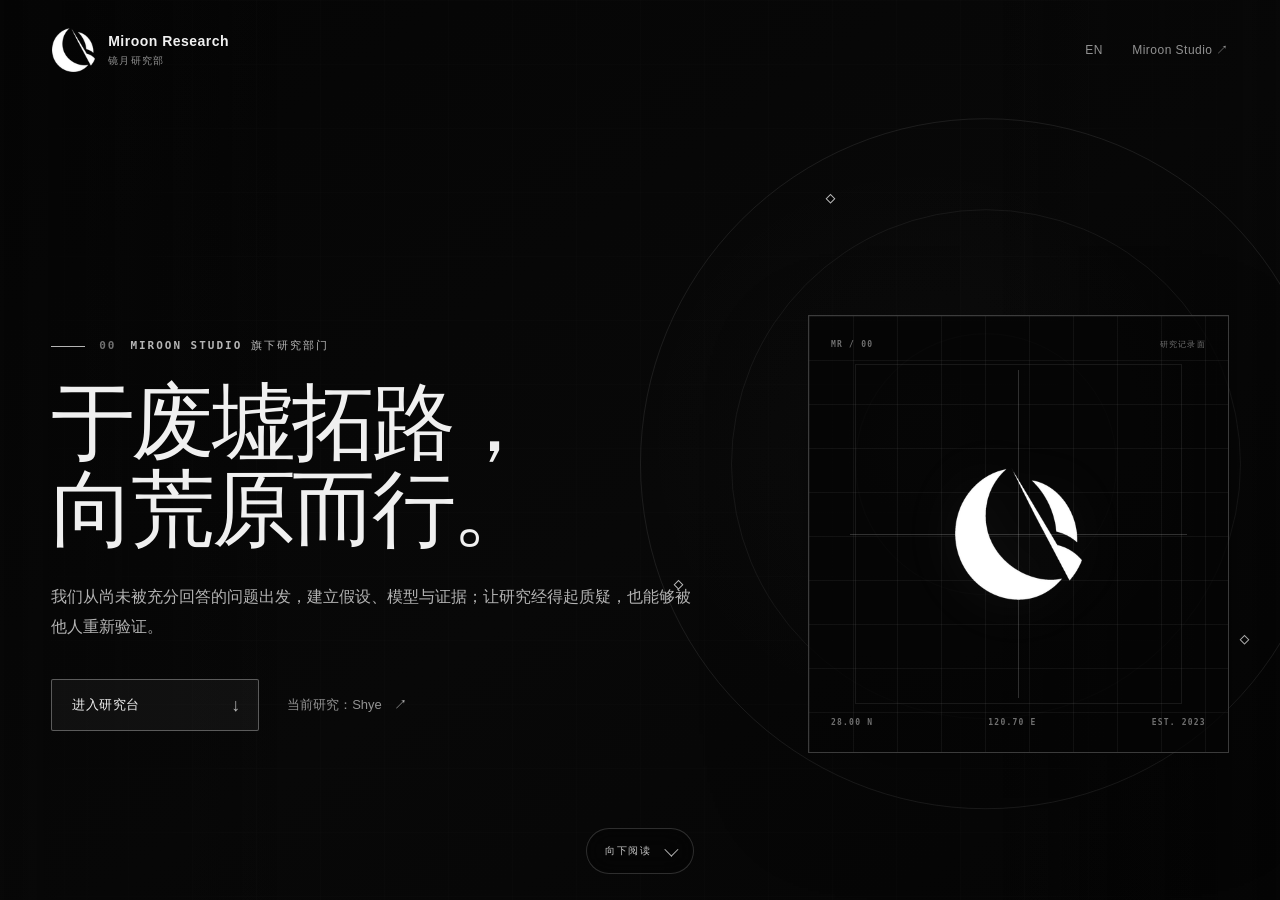
==== index.html @ a8b2f876 "Deploy Research site 2026-07-18 16:36:37" ====
<!DOCTYPE html><html lang="zh-CN"><head><meta charset="UTF-8"><meta name="viewport" content="width=device-width, initial-scale=1"><meta name="theme-color" content="#050505"><meta name="color-scheme" content="dark"><meta name="description" content="镜月工作室旗下的前沿计算机研究部门。于废墟拓路，向荒原而行。"><meta name="robots" content="index, follow"><title>镜月研究部 · Miroon Research</title><link rel="canonical" href="https://www.miroonresearch.cn/"><link rel="alternate" hreflang="zh-CN" href="https://www.miroonresearch.cn/"><link rel="alternate" hreflang="en" href="https://www.miroonresearch.cn/en/"><link rel="alternate" hreflang="x-default" href="https://www.miroonresearch.cn/"><link rel="icon" href="/favicon.ico" sizes="any"><link rel="icon" type="image/png" sizes="32x32" href="/favicon.png"><link rel="icon" type="image/png" sizes="192x192" href="/icon-192.png"><link rel="apple-touch-icon" sizes="180x180" href="/apple-touch-icon.png"><meta property="og:type" content="website"><meta property="og:site_name" content="Miroon Research"><meta property="og:title" content="镜月研究部 · Miroon Research"><meta property="og:description" content="镜月工作室旗下的前沿计算机研究部门。于废墟拓路，向荒原而行。"><meta property="og:url" content="https://www.miroonresearch.cn/"><meta property="og:locale" content="zh_CN"><meta name="twitter:card" content="summary"><script type="application/ld+json">{"@context":"https://schema.org","@type":"ResearchOrganization","name":"Miroon Research","alternateName":"镜月研究部","url":"https://www.miroonresearch.cn/","logo":"https://www.miroonresearch.cn/assets/miroon-research-mark.png","description":"镜月工作室旗下的前沿计算机研究部门。","email":"mailto:shiye@miroonresearch.cn","founder":{"@type":"Person","name":"时叶"},"parentOrganization":{"@type":"Organization","name":"Miroon Studio","url":"https://www.miroonstudio.cn/"}}</script><link rel="stylesheet" href="/_astro/BaseLayout.BNiiyThx.css"></head><body data-cover-state="cover" data-page-kind="home" data-locale="zh"><a class="skip-link" href="#reading-start" data-enter-reading>跳至正文</a><section class="cover-scene" data-cover-scene aria-labelledby="cover-title"><div class="cover-grid" aria-hidden="true"></div><div class="cover-orbit" aria-hidden="true"><i></i><i></i><i></i></div><header class="cover-header"><a class="wordmark" href="/" aria-label="镜月研究部首页"><img src="/assets/miroon-research-logo-192.png" srcset="/assets/miroon-research-logo-64.png 64w, /assets/miroon-research-logo-192.png 192w, /assets/miroon-research-logo-352.png 352w" sizes="(max-width: 680px) 38px, 44px" alt width="44" height="44" decoding="async"><span><strong>Miroon Research</strong><small>镜月研究部</small></span></a><nav class="cover-nav" aria-label="封面导航"><a href="/en/" lang="en">EN</a><a href="https://www.miroonstudio.cn/" rel="external">Miroon Studio ↗</a></nav></header><div class="cover-content"><div class="cover-copy"><p class="eyebrow"><span>00</span>Miroon Studio 旗下研究部门</p><h1 id="cover-title" tabindex="-1"><span>于废墟拓路，</span><span>向荒原而行。</span></h1><p class="cover-lede">我们从尚未被充分回答的问题出发，建立假设、模型与证据；让研究经得起质疑，也能够被他人重新验证。</p><div class="cover-actions"><button class="primary-action" type="button" data-enter-reading><span>进入研究台</span><b aria-hidden="true">↓</b></button><a class="text-action" href="/shye/">当前研究：Shye<span>↗</span></a></div></div><aside class="cover-instrument" aria-label="研究标识"><div class="instrument-meta"><span>MR / 00</span><span>研究记录面</span></div><div class="instrument-mark"><img src="/assets/miroon-research-logo-192.png" srcset="/assets/miroon-research-logo-64.png 64w, /assets/miroon-research-logo-192.png 192w, /assets/miroon-research-logo-352.png 352w" sizes="176px" alt="Miroon Research" width="176" height="181" decoding="async"><span class="axis axis-x"></span><span class="axis axis-y"></span></div><div class="instrument-footer"><span>28.00 N</span><span>120.70 E</span><span>EST. 2023</span></div></aside></div><button class="scroll-cue" type="button" data-enter-reading aria-label="进入正文"><span>向下阅读</span><i aria-hidden="true"></i></button></section><main class="reading-scene" data-reading-scene id="reading-start"><header class="reading-header"><div class="reading-header__inner"><a class="reading-brand" href="/"><img src="/assets/miroon-research-logo-192.png" srcset="/assets/miroon-research-logo-64.png 64w, /assets/miroon-research-logo-192.png 192w, /assets/miroon-research-logo-352.png 352w" sizes="(max-width: 680px) 30px, 32px" alt width="32" height="32" decoding="async"><span><strong>Miroon Research</strong><small>镜月研究部</small></span></a><nav class="reading-nav" aria-label="正文导航"><a href="/en/" lang="en">EN</a><a href="https://www.miroonstudio.cn/" rel="external">Studio ↗</a></nav></div></header><div class="reading-container"><aside class="section-directory" aria-label="研究台目录" data-directory><p>研究台目录</p><nav><a href="#identity" data-section-link="identity" aria-current="location"><span>01</span><strong>部门身份</strong></a><a href="#scope" data-section-link="scope"><span>02</span><strong>研究范围</strong></a><a href="#current" data-section-link="current"><span>03</span><strong>当前研究</strong></a><a href="#method" data-section-link="method"><span>04</span><strong>研究方法</strong></a><a href="#principles" data-section-link="principles"><span>05</span><strong>原则与边界</strong></a><a href="#contact" data-section-link="contact"><span>06</span><strong>状态与联系</strong></a></nav></aside><script type="module">var e=document.querySelector(`[data-directory]`);if(e){let t=[...e.querySelectorAll(`[data-section-link]`)],n=t.map(e=>document.getElementById(e.dataset.sectionLink??``)).filter(e=>!!e),r=e=>{t.forEach(t=>{t.dataset.sectionLink===e?t.setAttribute(`aria-current`,`location`):t.removeAttribute(`aria-current`)})},i=new IntersectionObserver(e=>{let t=e.filter(e=>e.isIntersecting).sort((e,t)=>t.intersectionRatio-e.intersectionRatio)[0];t?.target.id&&r(t.target.id)},{rootMargin:`-22% 0px -62%`,threshold:[0,.1,.35,.7]});n.forEach(e=>i.observe(e))}</script><article class="research-article"><section class="research-section" id="identity" data-section><p class="section-kicker">01 / Identity</p><h2 data-reading-heading tabindex="-1">研究先于答案。</h2><p class="section-lead">镜月研究部（Miroon Research）是 Miroon Studio 旗下的前沿计算机研究部门。我们关注那些尚无标准答案、却值得被严谨描述的问题。</p><p class="section-copy">Research 负责提出问题、建立证据与公开研究边界；当成果足够成熟时，Studio 可以为其提供工程支持与产品化能力。两者共享价值判断，但承担不同阶段的责任。</p><div class="division-lockup"><img src="/assets/miroon-research-logo-192.png" srcset="/assets/miroon-research-logo-64.png 64w, /assets/miroon-research-logo-192.png 192w, /assets/miroon-research-logo-352.png 352w" sizes="(max-width: 680px) 70px, 118px" alt="Miroon Research 标志" width="118" height="122" loading="lazy" decoding="async"><p><strong>Miroon Research / 镜月研究部</strong>A research division of Miroon Studio.<br>研究问题，记录限制，让结论停留在证据能够抵达的位置。</p></div></section><section class="research-section" id="scope" data-section><p class="section-kicker">02 / Scope</p><h2>面向前沿计算机研究。</h2><p class="section-lead">我们从网络隐私与匿名通信出发，也关注安全、分布式系统及其相邻问题。研究范围由真实问题推动，而不是被固定标签限制。</p><div class="field-grid"><div class="field-card"><span>01 / NETWORK</span><h3>网络与隐私</h3><p>考察通信关系、可观察信息与网络条件如何共同影响隐私。</p></div><div class="field-card"><span>02 / SYSTEM</span><h3>系统与结构</h3><p>研究去中心化、动态参与和不稳定条件下的系统行为。</p></div><div class="field-card"><span>03 / SECURITY</span><h3>安全与边界</h3><p>明确威胁、假设与结论边界，不把愿景写成已经成立的保证。</p></div><div class="field-card"><span>04 / EVIDENCE</span><h3>实验与复核</h3><p>让模型、原型与实验共同形成可检查、可重复的证据链。</p></div></div></section><section class="research-section" id="current" data-section><p class="section-kicker">03 / Current Research</p><h2>当前研究：Shye。</h2><p class="section-lead">我们正在研究动态网络条件下的匿名通信问题。首发网站只公开研究对象、理想目标和必要边界。</p><div class="project-panel"><div><h3>Shye</h3><p>Shye 是一项仍在进行中的匿名通信协议研究。它面向关系不长期固定、条件持续变化的网络，探索严格无中心的通信架构如何被定义、验证与实现。</p></div><a href="/shye/">阅读研究简介 <span>→</span></a></div></section><section class="research-section" id="method" data-section><p class="section-kicker">04 / Method</p><h2>从问题到可复核证据。</h2><p class="section-lead">研究过程并不以漂亮结论为目标，而以每一步是否能够被解释、检查和重做为标准。</p><ol class="method-list"><li><span>01</span><strong>问题</strong><p>先界定真正需要回答的研究问题。</p></li><li><span>02</span><strong>假设</strong><p>把依赖条件写出来，让结论不越过前提。</p></li><li><span>03</span><strong>模型</strong><p>将对象、环境与对手能力转换为可分析描述。</p></li><li><span>04</span><strong>实验</strong><p>用原型和实验检验模型能够解释什么。</p></li><li><span>05</span><strong>复核</strong><p>主动寻找反例、限制和无法覆盖的情况。</p></li><li><span>06</span><strong>公开</strong><p>只在材料成熟时发布足以被他人验证的版本。</p></li></ol></section><section class="research-section" id="principles" data-section><p class="section-kicker">05 / Principles</p><h2>自由，但不逃避责任。</h2><p class="section-lead">探索可以激进，表述必须克制。我们用五条原则约束研究，也用它们判断何时应该保持沉默。</p><div class="principle-grid"><div class="principle-card"><span>01</span><strong>自由</strong></div><div class="principle-card"><span>02</span><strong>责任</strong></div><div class="principle-card"><span>03</span><strong>可验证</strong></div><div class="principle-card"><span>04</span><strong>极客</strong></div><div class="principle-card"><span>05</span><strong>务实</strong></div></div><p class="boundary-note">尚未验证的内容会被明确标记。尚未准备公开的材料不会因为页面需要“看起来完整”而被提前放出。</p></section><section class="research-section" id="contact" data-section><p class="section-kicker">06 / Status & Contact</p><h2>让讨论回到研究本身。</h2><p class="section-lead">首发阶段接受围绕公开内容的研究讨论、批评与审阅。请指出问题、反例或值得核查的方向。</p><div class="contact-panel"><p><strong>时叶</strong>Miroon Research 创始人<br>Shye 提出者 · 研究联系人</p><a href="mailto:shiye@miroonresearch.cn?subject=Miroon%20Research%20%E7%A0%94%E7%A9%B6%E8%AE%A8%E8%AE%BA">shiye@miroonresearch.cn <span>↗</span></a></div></section></article><aside class="reading-aside-note" aria-hidden="true">QUESTION / MODEL / EVIDENCE / REVIEW</aside></div></main><script type="module">var e=document.body,t=document.querySelector(`[data-cover-scene]`),n=document.querySelector(`[data-reading-scene]`),r=document.querySelectorAll(`[data-enter-reading]`);if(t&&n){let i=window.matchMedia(`(min-width: 1181px) and (min-height: 760px) and (pointer: fine) and (prefers-reduced-motion: no-preference)`),a=0,o=0,s=0,c=0,l=!1,u=!1,d=!1,f=(e,t)=>{e.inert=t,t?e.setAttribute(`aria-hidden`,`true`):e.removeAttribute(`aria-hidden`)},p=()=>{d&&=(window.removeEventListener(`wheel`,C),!1)},m=()=>{let t=e.dataset.coverState,n=u&&i.matches&&(t===`cover`||t===`complete`&&window.scrollY<=1);n&&!d?(window.addEventListener(`wheel`,C,{passive:!1}),d=!0):n||p()},h=()=>{u=!1,p(),window.removeEventListener(`scroll`,m),window.removeEventListener(`keydown`,w)},g=()=>{h(),u=!0,window.addEventListener(`scroll`,m,{passive:!0}),window.addEventListener(`keydown`,w),m()},_=()=>{a=0,o=0,window.clearTimeout(s)},v=e=>{let t=Math.sign(e);return t?(t!==o&&(a=0,o=t),a+=Math.abs(e),window.clearTimeout(s),s=window.setTimeout(_,160),a>=72):!1},y=()=>{e.dataset.coverState=`complete`,l=!1,_(),f(t,!0),f(n,!1),n.scrollTop=0,window.scrollTo({top:0,behavior:`instant`}),m(),n.querySelector(`[data-reading-heading]`)?.focus({preventScroll:!0})},b=()=>{e.dataset.coverState=`cover`,l=!1,_(),f(t,!1),f(n,!0),window.scrollTo({top:0,behavior:`instant`}),m(),t.querySelector(`#cover-title`)?.focus({preventScroll:!0})},x=()=>{!i.matches||l||e.dataset.coverState!==`complete`||window.scrollY>1||(l=!0,_(),window.clearTimeout(c),window.scrollTo({top:0,behavior:`instant`}),e.dataset.coverState=`returning`,m(),f(t,!0),f(n,!0),window.requestAnimationFrame(()=>{window.requestAnimationFrame(()=>{e.dataset.coverState=`returning-active`,c=window.setTimeout(b,820)})}))},S=()=>{if(!i.matches||e.dataset.coverState===`natural`){f(t,!1),f(n,!1),n.scrollIntoView({behavior:window.matchMedia(`(prefers-reduced-motion: reduce)`).matches?`auto`:`smooth`,block:`start`});let e=n.querySelector(`[data-reading-heading]`);window.setTimeout(()=>e?.focus({preventScroll:!0}),0);return}l||e.dataset.coverState!==`cover`||(l=!0,e.dataset.coverState=`transitioning`,m(),f(t,!0),f(n,!0),_(),window.clearTimeout(c),c=window.setTimeout(y,820))};function C(t){if(l)return;let n=e.dataset.coverState;if(n===`cover`){t.preventDefault(),v(t.deltaY)&&o>0&&S();return}n===`complete`&&window.scrollY<=1&&t.deltaY<0?(t.preventDefault(),v(t.deltaY)&&o<0&&x()):_()}function w(t){if(!l&&!t.target?.matches(`input, textarea, select, [contenteditable='true']`)){if(e.dataset.coverState===`cover`){if(!(t.key===`ArrowDown`||t.key===`PageDown`||t.key===`End`||t.key===` `&&!t.shiftKey))return;t.preventDefault(),S();return}!(window.scrollY<=1&&(t.key===`ArrowUp`||t.key===`PageUp`||t.key===`Home`||t.key===` `&&t.shiftKey))||e.dataset.coverState!==`complete`||(t.preventDefault(),x())}}let T=()=>{if(window.location.hash&&window.location.hash!==`#reading-start`){e.dataset.coverState=`complete`,h(),f(t,!0),f(n,!1),g(),window.requestAnimationFrame(()=>{let e=decodeURIComponent(window.location.hash.slice(1));document.getElementById(e)?.scrollIntoView()});return}if(!i.matches){e.dataset.coverState=`natural`,h(),_(),f(t,!1),f(n,!1);return}e.dataset.coverState===`natural`&&(e.dataset.coverState=window.scrollY===0?`cover`:`complete`),e.dataset.coverState===`cover`?(f(t,!1),f(n,!0)):(f(t,!0),f(n,!1)),g()};r.forEach(e=>e.addEventListener(`click`,S)),i.addEventListener(`change`,T),T()}</script></body></html>
---- _astro/BaseLayout.BNiiyThx.css ----
:root{color-scheme:dark;--bg:#050505;--panel:#0b0b0c;--panel-soft:#101011;--text:#f0f0f0;--muted:#929292;--faint:#707070;--signal:#b5b5b5;--signal-rgb:181, 181, 181;--line:#ffffff24;--line-strong:#ffffff38;--content-width:1420px;--reading-width:780px;--header-height:82px;--ease:cubic-bezier(.22, .72, .2, 1);font-synthesis:none;text-rendering:optimizelegibility;font-family:Inter,ui-sans-serif,-apple-system,BlinkMacSystemFont,Segoe UI,Noto Sans SC,PingFang SC,Microsoft YaHei,sans-serif}*{box-sizing:border-box}html{background:var(--bg);scroll-behavior:smooth;scrollbar-color:var(--faint) var(--bg);scrollbar-width:thin}body{background:var(--bg);min-width:320px;min-height:100vh;color:var(--text);-webkit-font-smoothing:antialiased;margin:0;line-height:1.72}body::selection,body ::selection{color:var(--bg);background:var(--signal)}a{color:inherit;text-decoration:none}button,input,textarea,select{font:inherit}button,a{-webkit-tap-highlight-color:transparent}:focus-visible{outline:1px solid var(--signal);outline-offset:5px}.skip-link{z-index:1000;color:var(--bg);background:var(--text);padding:10px 16px;transition:transform .18s;position:fixed;top:12px;left:12px;transform:translateY(-180%)}.skip-link:focus{transform:translateY(0)}.cover-scene{isolation:isolate;background:radial-gradient(circle at 72% 49%, rgba(var(--signal-rgb), .025), transparent 28%), linear-gradient(145deg, #050505 0%, #080808 54%, #050505 100%);min-height:100svh;padding:28px clamp(24px,4vw,72px) 32px;display:grid;position:relative;overflow:hidden}.cover-grid{z-index:-3;opacity:.22;background-image:linear-gradient(rgba(var(--signal-rgb), .07) 1px, transparent 1px), linear-gradient(90deg, rgba(var(--signal-rgb), .07) 1px, transparent 1px);background-size:64px 64px;position:absolute;inset:0;mask-image:linear-gradient(90deg,#0000 0,#000 18% 82%,#0000 100%)}.cover-grid:after{content:"";background:linear-gradient(90deg, var(--bg) 0, transparent 22%, transparent 78%, var(--bg) 100%);position:absolute;inset:0}.cover-orbit{z-index:-2;aspect-ratio:1;border:1px solid rgba(var(--signal-rgb), .12);border-radius:50%;width:min(54vw,820px);position:absolute;top:50%;right:clamp(-180px,-4vw,-48px);transform:translateY(-48%)}.cover-orbit:before,.cover-orbit:after{content:"";border:1px solid rgba(var(--signal-rgb), .09);border-radius:50%;position:absolute}.cover-orbit:before{inset:13%}.cover-orbit:after{inset:31%}.cover-orbit i{border:1px solid var(--signal);background:var(--bg);width:7px;height:7px;position:absolute;transform:rotate(45deg)}.cover-orbit i:first-child{top:11%;left:27%}.cover-orbit i:nth-child(2){top:67%;left:5%}.cover-orbit i:nth-child(3){bottom:24%;right:12%}.cover-header{z-index:4;width:100%;max-width:var(--content-width);justify-content:space-between;align-self:start;align-items:center;gap:30px;margin:0 auto;display:flex;position:relative}.wordmark,.reading-brand{align-items:center;gap:13px;display:inline-flex}.wordmark img{object-fit:contain;width:44px;height:44px}.wordmark span,.reading-brand span{line-height:1.25;display:grid}.wordmark strong,.reading-brand strong{letter-spacing:.035em;font-size:14px;font-weight:680}.wordmark small,.reading-brand small{color:var(--muted);letter-spacing:.12em;text-transform:uppercase;margin-top:4px;font-size:10px}.cover-nav,.reading-nav{color:var(--muted);letter-spacing:.04em;align-items:center;gap:clamp(20px,2.3vw,38px);font-size:12px;display:flex}.cover-nav a,.reading-nav a,.reading-return{white-space:nowrap;transition:color .18s;position:relative}.cover-nav a:after,.reading-nav a:after,.reading-return:after{content:"";background:var(--signal);transform-origin:100%;height:1px;transition:transform .22s var(--ease);position:absolute;bottom:-8px;left:0;right:0;transform:scaleX(0)}.cover-nav a:hover,.reading-nav a:hover,.reading-return:hover{color:var(--text)}.cover-nav a:hover:after,.reading-nav a:hover:after,.reading-return:hover:after{transform-origin:0;transform:scaleX(1)}.return-link{color:var(--text)}.cover-content{z-index:2;width:100%;max-width:var(--content-width);grid-template-columns:minmax(0,1.12fr) minmax(360px,.72fr);align-self:center;align-items:center;gap:clamp(56px,8vw,148px);margin:24px auto 42px;display:grid;position:relative}.cover-copy{max-width:850px}.eyebrow{color:var(--signal);letter-spacing:.18em;text-transform:uppercase;align-items:center;gap:14px;margin:0 0 24px;font-family:ui-monospace,SFMono-Regular,Menlo,Consolas,monospace;font-size:11px;font-weight:600;display:flex}.eyebrow:before{content:"";background:var(--signal);width:34px;height:1px}.eyebrow span{color:var(--faint)}.cover-copy h1{max-width:880px;color:var(--text);letter-spacing:-.045em;text-wrap:balance;margin:0;font-size:clamp(54px,6.6vw,104px);font-weight:700;line-height:1.01}body[data-locale=en] .cover-copy h1{letter-spacing:-.035em;font-size:clamp(42px,4.4vw,68px);line-height:1.08}.cover-copy h1 span{color:inherit;display:block}.cover-copy h1 span+span{color:inherit;-webkit-text-stroke:0;text-shadow:none;margin-top:.02em}.cover-lede{color:#b3b3b3;max-width:680px;margin:30px 0 0;font-size:clamp(15px,1.25vw,19px);line-height:1.85}.cover-actions{align-items:center;gap:28px;margin-top:38px;display:flex}.primary-action{border:1px solid rgba(var(--signal-rgb), .45);min-width:208px;height:52px;color:var(--text);background:rgba(var(--signal-rgb), .06);cursor:pointer;border-radius:2px;justify-content:space-between;align-items:center;gap:32px;padding:0 18px 0 20px;transition:border-color .18s,background .18s,color .18s;display:inline-flex}.primary-action span{letter-spacing:.04em;font-size:13px;font-weight:640}.primary-action b{color:var(--signal);font-size:18px;font-weight:400;transition:transform .18s}.primary-action:hover{border-color:var(--signal);color:var(--bg);background:var(--signal)}.primary-action:hover b{color:var(--bg);transform:translateY(3px)}.text-action{color:var(--muted);align-items:center;gap:12px;font-size:13px;transition:color .18s;display:inline-flex}.text-action span{color:var(--signal)}.text-action:hover{color:var(--text)}.cover-instrument{aspect-ratio:1/1.04;border:1px solid var(--line-strong);background:#050505c7;grid-template-rows:auto 1fr auto;width:100%;max-width:520px;margin-left:auto;padding:22px;display:grid;position:relative;box-shadow:0 40px 100px #00000038}.cover-instrument:before,.cover-instrument:after{content:"";pointer-events:none;position:absolute}.cover-instrument:before{border:1px solid rgba(var(--signal-rgb), .11);inset:11%}.cover-instrument:after{background-image:linear-gradient(rgba(var(--signal-rgb), .07) 1px, transparent 1px), linear-gradient(90deg, rgba(var(--signal-rgb), .07) 1px, transparent 1px);background-size:44px 44px;inset:0}.instrument-meta,.instrument-footer{z-index:2;color:var(--faint);letter-spacing:.15em;justify-content:space-between;gap:16px;font-family:ui-monospace,SFMono-Regular,Menlo,Consolas,monospace;font-size:8px;font-weight:650;display:flex;position:relative}.instrument-mark{z-index:2;place-items:center;display:grid;position:relative}.instrument-mark img{z-index:2;object-fit:contain;width:min(34%,176px);height:auto;filter:drop-shadow(0 0 26px rgba(var(--signal-rgb), .08));position:relative}.axis{background:rgba(var(--signal-rgb), .25);display:block;position:absolute}.axis-x{width:90%;height:1px;left:5%}.axis-y{width:1px;height:90%;top:5%}.scroll-cue{z-index:3;border:1px solid rgba(var(--signal-rgb), .24);color:#c8c8c8;backdrop-filter:blur(12px);cursor:pointer;background:#050505ad;border-radius:999px;align-items:center;gap:14px;min-height:46px;padding:0 18px;transition:color .18s,border-color .18s,background .18s;display:flex;position:absolute;bottom:26px;left:50%;transform:translate(-50%)}.scroll-cue:hover,.scroll-cue:focus-visible{border-color:rgba(var(--signal-rgb), .58);color:var(--text);background:rgba(var(--signal-rgb), .09)}.scroll-cue:focus-visible{outline:2px solid rgba(var(--signal-rgb), .38);outline-offset:3px}.scroll-cue span{letter-spacing:.15em;font-family:ui-monospace,SFMono-Regular,Menlo,Consolas,monospace;font-size:10px;font-weight:600}.scroll-cue i{border-right:1.5px solid var(--signal);border-bottom:1.5px solid var(--signal);width:10px;height:10px;animation:1.8s ease-in-out infinite cue;display:block;transform:rotate(45deg)translateY(-2px)}@keyframes cue{0%,to{opacity:.68;transform:rotate(45deg)translate(-2px,-2px)}50%{opacity:1;transform:rotate(45deg)translate(3px,3px)}}.persistent-status{color:#ababab;letter-spacing:.07em;white-space:nowrap;align-items:center;gap:9px;font-family:ui-monospace,SFMono-Regular,Menlo,Consolas,monospace;font-size:9px;display:inline-flex}.persistent-status i{background:var(--signal);width:6px;height:6px;box-shadow:0 0 0 4px rgba(var(--signal-rgb), .08);border-radius:50%}.persistent-status--cover{z-index:5;top:105px;right:max(24px, calc((100vw - var(--content-width)) / 2));position:absolute}.reading-scene{background:linear-gradient(90deg, transparent calc(50% - 1px), rgba(var(--signal-rgb), .025) 50%, transparent calc(50% + 1px)), var(--bg);min-height:100vh;position:relative}.reading-header{z-index:100;height:var(--header-height);border-bottom:1px solid var(--line);backdrop-filter:blur(18px);background:#050505e6;position:sticky;top:0}.reading-header__inner{width:min(calc(100% - 48px), var(--content-width));grid-template-columns:1fr auto 1fr;align-items:center;gap:28px;height:100%;margin:0 auto;display:grid}.mobile-status{display:none}.reading-brand img{object-fit:contain;width:32px;height:32px}.reading-return{color:var(--text);letter-spacing:.04em;justify-self:center;font-size:12px}.reading-nav{justify-self:end}.reading-container{grid-template-columns:220px minmax(0, var(--reading-width)) 1fr;width:min(calc(100% - 48px), var(--content-width));gap:clamp(44px,7vw,118px);margin:0 auto;display:grid}.section-directory{top:calc(var(--header-height) + 44px);align-self:start;padding-top:54px;position:sticky}.section-directory>p{color:var(--faint);letter-spacing:.2em;text-transform:uppercase;margin:0 0 20px;font-family:ui-monospace,SFMono-Regular,Menlo,Consolas,monospace;font-size:8px;font-weight:650}.section-directory nav{border-top:1px solid var(--line)}.section-directory a{border-bottom:1px solid var(--line);min-height:48px;color:var(--faint);grid-template-columns:32px 1fr;gap:8px;padding:14px 8px;transition:color .18s,background .18s;display:grid;position:relative}.section-directory a:before{content:"";background:var(--signal);opacity:0;width:1px;transition:opacity .18s;position:absolute;top:-1px;bottom:-1px;left:0}.section-directory a span{font-family:ui-monospace,SFMono-Regular,Menlo,Consolas,monospace;font-size:8px;font-weight:650}.section-directory a strong{letter-spacing:.035em;font-size:11px;font-weight:540}.section-directory a:hover,.section-directory a[aria-current=location]{color:var(--text);background:rgba(var(--signal-rgb), .025)}.section-directory a[aria-current=location]:before{opacity:1}.research-article{min-width:0}.research-section{scroll-margin-top:calc(var(--header-height) + 16px);border-bottom:1px solid var(--line);padding:clamp(82px,9vw,132px) 0}.research-section:first-child{padding-top:clamp(72px,8vw,116px)}.research-section:last-child{border-bottom:0;min-height:72vh}.section-kicker{color:var(--signal);letter-spacing:.18em;text-transform:uppercase;align-items:center;gap:14px;margin:0 0 22px;font-family:ui-monospace,SFMono-Regular,Menlo,Consolas,monospace;font-size:9px;font-weight:650;display:flex}.section-kicker:after{content:"";background:var(--line-strong);width:58px;height:1px}.research-section h2{letter-spacing:-.055em;max-width:700px;margin:0;font-size:clamp(34px,4vw,58px);font-weight:680;line-height:1.12}.section-lead{color:#b9b9b9;max-width:72ch;margin:28px 0 0;font-size:clamp(16px,1.4vw,19px);line-height:1.95}.section-copy{max-width:72ch;color:var(--muted);margin:24px 0 0;font-size:14px;line-height:2}.division-lockup{border:1px solid var(--line);background:var(--panel);grid-template-columns:140px 1fr;align-items:center;gap:34px;margin-top:48px;padding:34px;display:grid}.division-lockup img{width:118px;height:auto}.division-lockup p{color:var(--muted);margin:0;font-size:13px;line-height:1.9}.division-lockup strong{color:var(--text);margin-bottom:8px;font-size:18px;font-weight:620;display:block}.field-grid,.concept-grid,.principle-grid{border:1px solid var(--line);background:var(--line);gap:1px;margin-top:48px;display:grid}.field-grid{grid-template-columns:repeat(2,minmax(0,1fr))}.field-card,.concept-card,.principle-card{background:var(--panel);padding:28px;position:relative}.field-card span,.concept-card>span,.principle-card span{color:var(--signal);letter-spacing:.14em;margin-bottom:22px;font-family:ui-monospace,SFMono-Regular,Menlo,Consolas,monospace;font-size:9px;font-weight:650;display:block}.field-card h3,.concept-card h3{margin:0;font-size:20px;font-weight:620}.field-card p,.concept-card p{color:var(--muted);margin:13px 0 0;font-size:13px;line-height:1.85}.project-panel{border:1px solid var(--line-strong);background:linear-gradient(120deg, rgba(var(--signal-rgb), .07), transparent 55%), var(--panel);grid-template-columns:1fr auto;gap:40px;margin-top:48px;padding:clamp(30px,5vw,52px);display:grid;position:relative;overflow:hidden}.project-panel:after{border:1px solid rgba(var(--signal-rgb), .12);content:"";border-radius:50%;width:270px;height:270px;position:absolute;bottom:-110px;right:-70px}.project-panel h3{letter-spacing:-.055em;margin:0;font-size:clamp(36px,5vw,64px);font-weight:680}.project-panel p{max-width:58ch;color:var(--muted);margin:18px 0 0;font-size:14px;line-height:1.9}.project-panel a{z-index:2;border:1px solid var(--line-strong);height:42px;color:var(--text);align-self:end;align-items:center;gap:14px;padding:0 16px;font-size:12px;transition:border-color .18s,background .18s;display:inline-flex;position:relative}.project-panel a:hover{border-color:var(--signal);background:rgba(var(--signal-rgb), .08)}.method-list{border-top:1px solid var(--line);margin:48px 0 0;padding:0;list-style:none}.method-list li{border-bottom:1px solid var(--line);grid-template-columns:44px 150px 1fr;gap:22px;padding:22px 0;display:grid}.method-list span{color:var(--signal);font-family:ui-monospace,SFMono-Regular,Menlo,Consolas,monospace;font-size:9px}.method-list strong{font-size:14px;font-weight:600}.method-list p{color:var(--muted);margin:0;font-size:13px}.principle-grid{grid-template-columns:repeat(5,minmax(0,1fr))}.principle-card{min-height:128px}.principle-card strong{margin-top:30px;font-size:15px;font-weight:600;display:block}.boundary-note{border-left:1px solid var(--signal);color:var(--muted);background:rgba(var(--signal-rgb), .035);margin-top:44px;padding:24px 26px;font-size:13px;line-height:1.9}.contact-panel{border:1px solid var(--line);background:var(--panel);grid-template-columns:1fr auto;align-items:end;gap:40px;margin-top:46px;padding:clamp(30px,5vw,52px);display:grid}.contact-panel p{color:var(--muted);margin:0;font-size:13px;line-height:1.9}.contact-panel strong{color:var(--text);margin-bottom:10px;font-size:20px;font-weight:620;display:block}.contact-panel a,.discussion-link{border:1px solid var(--line-strong);min-height:44px;color:var(--text);white-space:nowrap;align-items:center;gap:14px;padding:0 18px;font-size:12px;transition:border-color .18s,background .18s;display:inline-flex}.contact-panel a:hover,.discussion-link:hover{border-color:var(--signal);background:rgba(var(--signal-rgb), .08)}@supports (content-visibility:auto){.field-grid,.concept-grid,.project-panel,.method-list,.principle-grid,.contact-panel,.ideal-statement,.boundary-list,.status-board{content-visibility:auto;contain-intrinsic-size:auto 360px}.project-panel,.principle-grid,.contact-panel,.ideal-statement,.status-board{contain-intrinsic-size:auto 190px}.method-list,.boundary-list{contain-intrinsic-size:auto 520px}}.reading-aside-note{top:calc(var(--header-height) + 58px);color:var(--faint);letter-spacing:.12em;writing-mode:vertical-rl;align-self:start;margin-top:58px;font-family:ui-monospace,SFMono-Regular,Menlo,Consolas,monospace;font-size:8px;line-height:2;position:sticky}.concept-grid{grid-template-columns:repeat(3,minmax(0,1fr))}.concept-card{min-height:300px}.concept-card>strong{color:rgba(var(--signal-rgb), .08);letter-spacing:-.08em;font-size:82px;font-weight:720;line-height:1;position:absolute;bottom:16px;right:24px}.ideal-statement{border-top:1px solid var(--line-strong);border-bottom:1px solid var(--line-strong);color:var(--text);letter-spacing:-.025em;margin-top:48px;padding:clamp(34px,5vw,58px);font-size:clamp(22px,3vw,34px);font-weight:480;line-height:1.6}.boundary-list{gap:14px;margin:42px 0 0;padding:0;list-style:none;display:grid}.boundary-list li{border:1px solid var(--line);color:var(--muted);background:var(--panel);padding:20px 22px 20px 50px;font-size:14px;line-height:1.8;position:relative}.boundary-list li:before{border:1px solid var(--signal);content:"";width:8px;height:8px;position:absolute;top:28px;left:22px;transform:rotate(45deg)}.status-board{border:1px solid var(--line);background:var(--line);grid-template-columns:1fr 1fr;gap:1px;margin-top:46px;display:grid}.status-board>div{background:var(--panel);min-height:168px;padding:28px}.status-board span{color:var(--signal);letter-spacing:.14em;margin-bottom:28px;font-family:ui-monospace,SFMono-Regular,Menlo,Consolas,monospace;font-size:9px;display:block}.status-board strong{font-size:17px;font-weight:600}.status-board p{color:var(--muted);margin:9px 0 0;font-size:13px;line-height:1.8}.discussion-link{margin-top:32px}.not-found{background:radial-gradient(circle at 50% 50%, rgba(var(--signal-rgb), .06), transparent 34%), var(--bg);place-items:center;min-height:100svh;padding:32px;display:grid;position:relative;overflow:hidden}.not-found:before{content:"";opacity:.18;background-image:linear-gradient(rgba(var(--signal-rgb), .1) 1px, transparent 1px), linear-gradient(90deg, rgba(var(--signal-rgb), .1) 1px, transparent 1px);background-size:64px 64px;position:absolute;inset:0;mask-image:radial-gradient(circle,#000,#0000 70%)}.not-found__panel{z-index:1;border:1px solid var(--line-strong);background:#050505e6;width:min(100%,780px);padding:clamp(36px,7vw,74px);position:relative}.not-found__code{color:var(--signal);letter-spacing:.2em;margin:0;font-family:ui-monospace,SFMono-Regular,Menlo,Consolas,monospace;font-size:10px}.not-found h1{letter-spacing:-.06em;margin:22px 0 0;font-size:clamp(42px,7vw,86px);line-height:1}.not-found__copy{color:var(--muted);margin:30px 0 0;font-size:14px}.not-found__copy span{display:block}.not-found__actions{flex-wrap:wrap;gap:14px;margin-top:36px;display:flex}.not-found__actions a{border:1px solid var(--line-strong);align-items:center;min-height:44px;padding:0 18px;font-size:12px;transition:background .18s,border-color .18s;display:inline-flex}.not-found__actions a:hover{border-color:var(--signal);background:rgba(var(--signal-rgb), .08)}@media (width>=1181px) and (height>=760px) and (pointer:fine) and (prefers-reduced-motion:no-preference){body[data-cover-state=cover],body[data-cover-state=transitioning],body[data-cover-state=returning],body[data-cover-state=returning-active]{height:100vh;overflow:hidden}body[data-cover-state=cover] .cover-scene,body[data-cover-state=transitioning] .cover-scene,body[data-cover-state=returning] .cover-scene,body[data-cover-state=returning-active] .cover-scene,body[data-cover-state=cover] .reading-scene,body[data-cover-state=transitioning] .reading-scene,body[data-cover-state=returning] .reading-scene,body[data-cover-state=returning-active] .reading-scene{width:100%;height:100vh;transition:opacity .82s var(--ease), transform .82s var(--ease);will-change:opacity, transform;position:fixed;inset:0}body[data-cover-state=cover] .cover-scene{z-index:2;opacity:1;transform:translateY(0)scale(1)}body[data-cover-state=cover] .reading-scene{z-index:1;opacity:0;pointer-events:none;overflow:hidden;transform:translateY(11vh)scale(.972)}body[data-cover-state=transitioning] .cover-scene{z-index:1;opacity:0;pointer-events:none;transform:translateY(-11vh)scale(.972)}body[data-cover-state=transitioning] .reading-scene{z-index:2;opacity:1;pointer-events:none;overflow:hidden;transform:translateY(0)scale(1)}body[data-cover-state=returning] .cover-scene,body[data-cover-state=returning-active] .cover-scene{z-index:2}body[data-cover-state=returning] .cover-scene{opacity:0;pointer-events:none;transform:translateY(-11vh)scale(.972)}body[data-cover-state=returning-active] .cover-scene{opacity:1;pointer-events:none;transform:translateY(0)scale(1)}body[data-cover-state=returning] .reading-scene,body[data-cover-state=returning-active] .reading-scene{z-index:1}body[data-cover-state=returning] .reading-scene{opacity:1;transform:translateY(0)scale(1)}body[data-cover-state=returning-active] .reading-scene{opacity:0;pointer-events:none;transform:translateY(11vh)scale(.972)}body[data-cover-state=complete] .cover-scene{display:none}}@media (width<=1180px){.cover-content{grid-template-columns:minmax(0,1fr) 380px;gap:48px}.reading-container{grid-template-columns:190px minmax(0,1fr);gap:54px}.reading-aside-note{display:none}.principle-grid{grid-template-columns:repeat(3,minmax(0,1fr))}}@media (width<=900px){.cover-scene{padding:22px 24px 72px}.cover-header{align-items:flex-start}.cover-nav{gap:18px}.cover-nav a[href*=miroonstudio]{display:none}.cover-content{grid-template-columns:1fr;margin-top:80px}.cover-instrument{display:none}.cover-copy h1{font-size:clamp(48px,12vw,84px)}.persistent-status--cover{place-self:start end;margin-top:72px;position:static}.scroll-cue{display:none}.reading-header{background:var(--bg);backdrop-filter:none;height:70px}.reading-header__inner{width:min(calc(100% - 32px), var(--content-width));grid-template-columns:auto 1fr auto}.reading-return{justify-self:center}.reading-nav .persistent-status,.reading-nav a[href*=miroonstudio]{display:none}.mobile-status{border-top:1px solid var(--line);background:#050505f5;justify-content:center;min-height:26px;display:flex}body[data-page-kind=shye] .reading-header{height:96px}body[data-page-kind=shye] .research-section{scroll-margin-top:100px}.reading-container{width:min(calc(100% - 40px), var(--reading-width));display:block}.section-directory{z-index:5;background:var(--bg);padding:28px 0 0;position:relative;top:auto}.section-directory>p{margin-bottom:12px}.section-directory nav{scrollbar-width:none;display:flex;overflow-x:auto}.section-directory nav::-webkit-scrollbar{display:none}.section-directory a{border-right:1px solid var(--line);flex:none;grid-template-columns:auto auto;min-height:42px;padding:12px 16px}.section-directory a:before{width:auto;height:1px;top:auto;bottom:0;right:0}.research-section{scroll-margin-top:72px}.research-section:first-child{padding-top:68px}.principle-grid{grid-template-columns:repeat(5,minmax(130px,1fr));overflow-x:auto}.principle-card{min-width:130px}}@media (width<=680px){:root{--header-height:68px}.wordmark span small{display:none}.wordmark img{width:38px;height:38px}.cover-nav{font-size:11px}.return-link{text-overflow:ellipsis;max-width:130px;overflow:hidden}.cover-content{align-self:start;margin:clamp(100px,17vh,150px) auto 50px}body[data-locale=zh] .cover-copy h1{letter-spacing:-.04em;font-size:clamp(38px,12vw,64px);line-height:1.04}body[data-locale=en] .cover-copy h1{font-size:clamp(30px,8vw,48px);line-height:1.1}.cover-lede{margin-top:24px;font-size:15px}.cover-actions{flex-direction:column;align-items:flex-start;gap:20px;margin-top:30px}.primary-action{width:100%}.persistent-status--cover{margin:0;font-size:8px;position:absolute;top:88px;right:24px}.reading-brand span small,.reading-brand span strong{display:none}.reading-brand img{width:30px;height:30px}.reading-nav{gap:17px;font-size:11px}.reading-container{width:min(calc(100% - 32px), var(--reading-width))}.research-section h2{font-size:clamp(32px,10vw,46px)}.section-lead{font-size:16px}.division-lockup{grid-template-columns:76px 1fr;gap:22px;padding:24px}.division-lockup img{width:70px}.field-grid,.concept-grid,.status-board{grid-template-columns:1fr}.concept-card{min-height:220px}.project-panel,.contact-panel{grid-template-columns:1fr;gap:28px}.project-panel a,.contact-panel a{justify-self:start}.method-list li{grid-template-columns:32px 1fr;gap:8px 16px}.method-list p{grid-column:2}.ideal-statement{font-size:21px}}@media (prefers-reduced-motion:reduce){html{scroll-behavior:auto}*,:before,:after{scroll-behavior:auto!important;transition-duration:.01ms!important;animation-duration:.01ms!important;animation-iteration-count:1!important}}@media print{.cover-scene,.reading-header,.section-directory,.reading-aside-note{display:none!important}.reading-container{width:100%;display:block}.reading-scene{color:#111;background:#fff}.research-section{break-inside:avoid}}
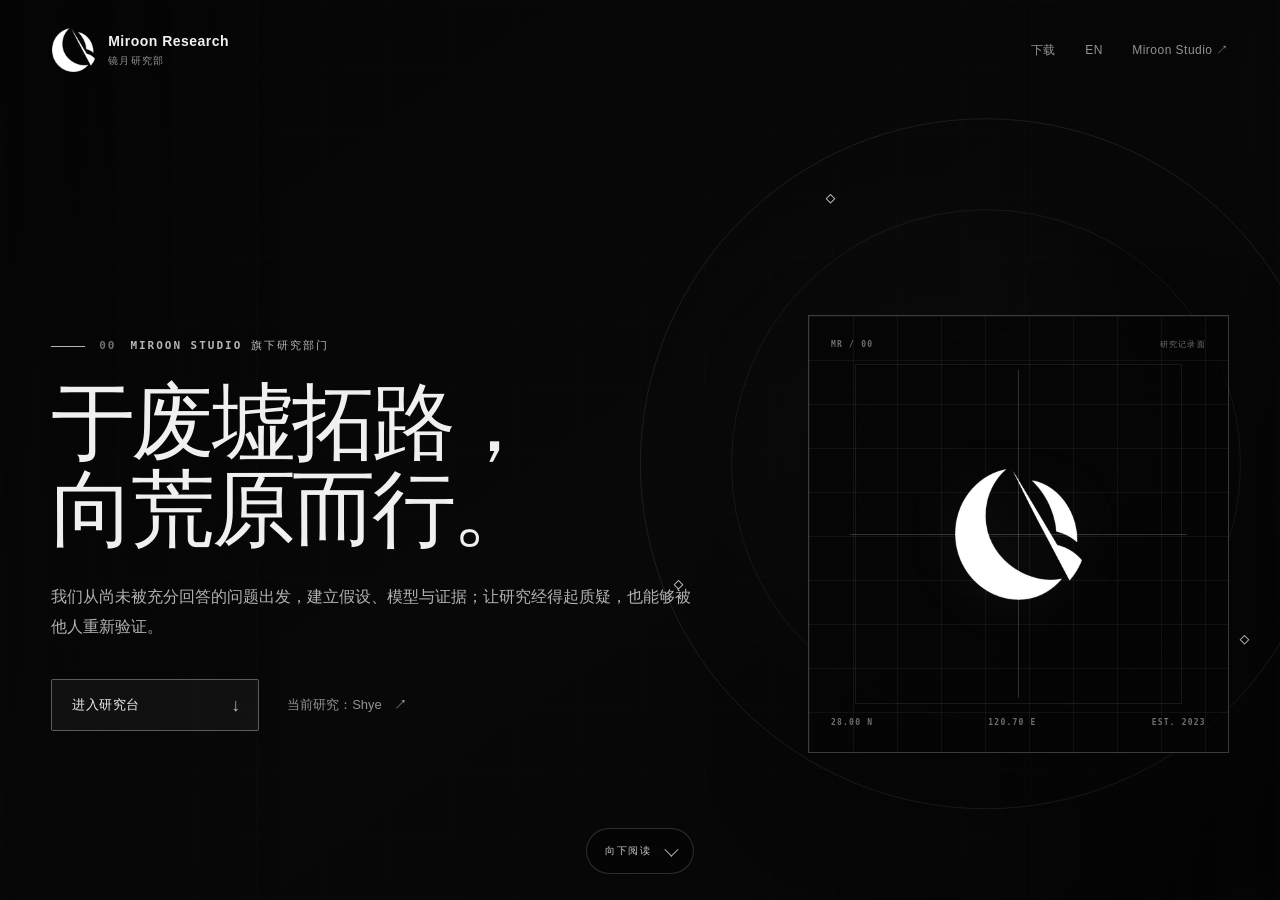
==== commit 2c5380d4: "Publish Nexus 0.1.0-alpha.3 download" ====
--- a/index.html
+++ b/index.html
@@ -1 +1 @@
-<!DOCTYPE html><html lang="zh-CN"><head><meta charset="UTF-8"><meta name="viewport" content="width=device-width, initial-scale=1"><meta name="theme-color" content="#050505"><meta name="color-scheme" content="dark"><meta name="description" content="镜月工作室旗下的前沿计算机研究部门。于废墟拓路，向荒原而行。"><meta name="robots" content="index, follow"><title>镜月研究部 · Miroon Research</title><link rel="canonical" href="https://www.miroonresearch.cn/"><link rel="alternate" hreflang="zh-CN" href="https://www.miroonresearch.cn/"><link rel="alternate" hreflang="en" href="https://www.miroonresearch.cn/en/"><link rel="alternate" hreflang="x-default" href="https://www.miroonresearch.cn/"><link rel="icon" href="/favicon.ico" sizes="any"><link rel="icon" type="image/png" sizes="32x32" href="/favicon.png"><link rel="icon" type="image/png" sizes="192x192" href="/icon-192.png"><link rel="apple-touch-icon" sizes="180x180" href="/apple-touch-icon.png"><meta property="og:type" content="website"><meta property="og:site_name" content="Miroon Research"><meta property="og:title" content="镜月研究部 · Miroon Research"><meta property="og:description" content="镜月工作室旗下的前沿计算机研究部门。于废墟拓路，向荒原而行。"><meta property="og:url" content="https://www.miroonresearch.cn/"><meta property="og:locale" content="zh_CN"><meta name="twitter:card" content="summary"><script type="application/ld+json">{"@context":"https://schema.org","@type":"ResearchOrganization","name":"Miroon Research","alternateName":"镜月研究部","url":"https://www.miroonresearch.cn/","logo":"https://www.miroonresearch.cn/assets/miroon-research-mark.png","description":"镜月工作室旗下的前沿计算机研究部门。","email":"mailto:shiye@miroonresearch.cn","founder":{"@type":"Person","name":"时叶"},"parentOrganization":{"@type":"Organization","name":"Miroon Studio","url":"https://www.miroonstudio.cn/"}}</script><link rel="stylesheet" href="/_astro/BaseLayout.BNiiyThx.css"></head><body data-cover-state="cover" data-page-kind="home" data-locale="zh"><a class="skip-link" href="#reading-start" data-enter-reading>跳至正文</a><section class="cover-scene" data-cover-scene aria-labelledby="cover-title"><div class="cover-grid" aria-hidden="true"></div><div class="cover-orbit" aria-hidden="true"><i></i><i></i><i></i></div><header class="cover-header"><a class="wordmark" href="/" aria-label="镜月研究部首页"><img src="/assets/miroon-research-logo-192.png" srcset="/assets/miroon-research-logo-64.png 64w, /assets/miroon-research-logo-192.png 192w, /assets/miroon-research-logo-352.png 352w" sizes="(max-width: 680px) 38px, 44px" alt width="44" height="44" decoding="async"><span><strong>Miroon Research</strong><small>镜月研究部</small></span></a><nav class="cover-nav" aria-label="封面导航"><a href="/en/" lang="en">EN</a><a href="https://www.miroonstudio.cn/" rel="external">Miroon Studio ↗</a></nav></header><div class="cover-content"><div class="cover-copy"><p class="eyebrow"><span>00</span>Miroon Studio 旗下研究部门</p><h1 id="cover-title" tabindex="-1"><span>于废墟拓路，</span><span>向荒原而行。</span></h1><p class="cover-lede">我们从尚未被充分回答的问题出发，建立假设、模型与证据；让研究经得起质疑，也能够被他人重新验证。</p><div class="cover-actions"><button class="primary-action" type="button" data-enter-reading><span>进入研究台</span><b aria-hidden="true">↓</b></button><a class="text-action" href="/shye/">当前研究：Shye<span>↗</span></a></div></div><aside class="cover-instrument" aria-label="研究标识"><div class="instrument-meta"><span>MR / 00</span><span>研究记录面</span></div><div class="instrument-mark"><img src="/assets/miroon-research-logo-192.png" srcset="/assets/miroon-research-logo-64.png 64w, /assets/miroon-research-logo-192.png 192w, /assets/miroon-research-logo-352.png 352w" sizes="176px" alt="Miroon Research" width="176" height="181" decoding="async"><span class="axis axis-x"></span><span class="axis axis-y"></span></div><div class="instrument-footer"><span>28.00 N</span><span>120.70 E</span><span>EST. 2023</span></div></aside></div><button class="scroll-cue" type="button" data-enter-reading aria-label="进入正文"><span>向下阅读</span><i aria-hidden="true"></i></button></section><main class="reading-scene" data-reading-scene id="reading-start"><header class="reading-header"><div class="reading-header__inner"><a class="reading-brand" href="/"><img src="/assets/miroon-research-logo-192.png" srcset="/assets/miroon-research-logo-64.png 64w, /assets/miroon-research-logo-192.png 192w, /assets/miroon-research-logo-352.png 352w" sizes="(max-width: 680px) 30px, 32px" alt width="32" height="32" decoding="async"><span><strong>Miroon Research</strong><small>镜月研究部</small></span></a><nav class="reading-nav" aria-label="正文导航"><a href="/en/" lang="en">EN</a><a href="https://www.miroonstudio.cn/" rel="external">Studio ↗</a></nav></div></header><div class="reading-container"><aside class="section-directory" aria-label="研究台目录" data-directory><p>研究台目录</p><nav><a href="#identity" data-section-link="identity" aria-current="location"><span>01</span><strong>部门身份</strong></a><a href="#scope" data-section-link="scope"><span>02</span><strong>研究范围</strong></a><a href="#current" data-section-link="current"><span>03</span><strong>当前研究</strong></a><a href="#method" data-section-link="method"><span>04</span><strong>研究方法</strong></a><a href="#principles" data-section-link="principles"><span>05</span><strong>原则与边界</strong></a><a href="#contact" data-section-link="contact"><span>06</span><strong>状态与联系</strong></a></nav></aside><script type="module">var e=document.querySelector(`[data-directory]`);if(e){let t=[...e.querySelectorAll(`[data-section-link]`)],n=t.map(e=>document.getElementById(e.dataset.sectionLink??``)).filter(e=>!!e),r=e=>{t.forEach(t=>{t.dataset.sectionLink===e?t.setAttribute(`aria-current`,`location`):t.removeAttribute(`aria-current`)})},i=new IntersectionObserver(e=>{let t=e.filter(e=>e.isIntersecting).sort((e,t)=>t.intersectionRatio-e.intersectionRatio)[0];t?.target.id&&r(t.target.id)},{rootMargin:`-22% 0px -62%`,threshold:[0,.1,.35,.7]});n.forEach(e=>i.observe(e))}</script><article class="research-article"><section class="research-section" id="identity" data-section><p class="section-kicker">01 / Identity</p><h2 data-reading-heading tabindex="-1">研究先于答案。</h2><p class="section-lead">镜月研究部（Miroon Research）是 Miroon Studio 旗下的前沿计算机研究部门。我们关注那些尚无标准答案、却值得被严谨描述的问题。</p><p class="section-copy">Research 负责提出问题、建立证据与公开研究边界；当成果足够成熟时，Studio 可以为其提供工程支持与产品化能力。两者共享价值判断，但承担不同阶段的责任。</p><div class="division-lockup"><img src="/assets/miroon-research-logo-192.png" srcset="/assets/miroon-research-logo-64.png 64w, /assets/miroon-research-logo-192.png 192w, /assets/miroon-research-logo-352.png 352w" sizes="(max-width: 680px) 70px, 118px" alt="Miroon Research 标志" width="118" height="122" loading="lazy" decoding="async"><p><strong>Miroon Research / 镜月研究部</strong>A research division of Miroon Studio.<br>研究问题，记录限制，让结论停留在证据能够抵达的位置。</p></div></section><section class="research-section" id="scope" data-section><p class="section-kicker">02 / Scope</p><h2>面向前沿计算机研究。</h2><p class="section-lead">我们从网络隐私与匿名通信出发，也关注安全、分布式系统及其相邻问题。研究范围由真实问题推动，而不是被固定标签限制。</p><div class="field-grid"><div class="field-card"><span>01 / NETWORK</span><h3>网络与隐私</h3><p>考察通信关系、可观察信息与网络条件如何共同影响隐私。</p></div><div class="field-card"><span>02 / SYSTEM</span><h3>系统与结构</h3><p>研究去中心化、动态参与和不稳定条件下的系统行为。</p></div><div class="field-card"><span>03 / SECURITY</span><h3>安全与边界</h3><p>明确威胁、假设与结论边界，不把愿景写成已经成立的保证。</p></div><div class="field-card"><span>04 / EVIDENCE</span><h3>实验与复核</h3><p>让模型、原型与实验共同形成可检查、可重复的证据链。</p></div></div></section><section class="research-section" id="current" data-section><p class="section-kicker">03 / Current Research</p><h2>当前研究：Shye。</h2><p class="section-lead">我们正在研究动态网络条件下的匿名通信问题。首发网站只公开研究对象、理想目标和必要边界。</p><div class="project-panel"><div><h3>Shye</h3><p>Shye 是一项仍在进行中的匿名通信协议研究。它面向关系不长期固定、条件持续变化的网络，探索严格无中心的通信架构如何被定义、验证与实现。</p></div><a href="/shye/">阅读研究简介 <span>→</span></a></div></section><section class="research-section" id="method" data-section><p class="section-kicker">04 / Method</p><h2>从问题到可复核证据。</h2><p class="section-lead">研究过程并不以漂亮结论为目标，而以每一步是否能够被解释、检查和重做为标准。</p><ol class="method-list"><li><span>01</span><strong>问题</strong><p>先界定真正需要回答的研究问题。</p></li><li><span>02</span><strong>假设</strong><p>把依赖条件写出来，让结论不越过前提。</p></li><li><span>03</span><strong>模型</strong><p>将对象、环境与对手能力转换为可分析描述。</p></li><li><span>04</span><strong>实验</strong><p>用原型和实验检验模型能够解释什么。</p></li><li><span>05</span><strong>复核</strong><p>主动寻找反例、限制和无法覆盖的情况。</p></li><li><span>06</span><strong>公开</strong><p>只在材料成熟时发布足以被他人验证的版本。</p></li></ol></section><section class="research-section" id="principles" data-section><p class="section-kicker">05 / Principles</p><h2>自由，但不逃避责任。</h2><p class="section-lead">探索可以激进，表述必须克制。我们用五条原则约束研究，也用它们判断何时应该保持沉默。</p><div class="principle-grid"><div class="principle-card"><span>01</span><strong>自由</strong></div><div class="principle-card"><span>02</span><strong>责任</strong></div><div class="principle-card"><span>03</span><strong>可验证</strong></div><div class="principle-card"><span>04</span><strong>极客</strong></div><div class="principle-card"><span>05</span><strong>务实</strong></div></div><p class="boundary-note">尚未验证的内容会被明确标记。尚未准备公开的材料不会因为页面需要“看起来完整”而被提前放出。</p></section><section class="research-section" id="contact" data-section><p class="section-kicker">06 / Status & Contact</p><h2>让讨论回到研究本身。</h2><p class="section-lead">首发阶段接受围绕公开内容的研究讨论、批评与审阅。请指出问题、反例或值得核查的方向。</p><div class="contact-panel"><p><strong>时叶</strong>Miroon Research 创始人<br>Shye 提出者 · 研究联系人</p><a href="mailto:shiye@miroonresearch.cn?subject=Miroon%20Research%20%E7%A0%94%E7%A9%B6%E8%AE%A8%E8%AE%BA">shiye@miroonresearch.cn <span>↗</span></a></div></section></article><aside class="reading-aside-note" aria-hidden="true">QUESTION / MODEL / EVIDENCE / REVIEW</aside></div></main><script type="module">var e=document.body,t=document.querySelector(`[data-cover-scene]`),n=document.querySelector(`[data-reading-scene]`),r=document.querySelectorAll(`[data-enter-reading]`);if(t&&n){let i=window.matchMedia(`(min-width: 1181px) and (min-height: 760px) and (pointer: fine) and (prefers-reduced-motion: no-preference)`),a=0,o=0,s=0,c=0,l=!1,u=!1,d=!1,f=(e,t)=>{e.inert=t,t?e.setAttribute(`aria-hidden`,`true`):e.removeAttribute(`aria-hidden`)},p=()=>{d&&=(window.removeEventListener(`wheel`,C),!1)},m=()=>{let t=e.dataset.coverState,n=u&&i.matches&&(t===`cover`||t===`complete`&&window.scrollY<=1);n&&!d?(window.addEventListener(`wheel`,C,{passive:!1}),d=!0):n||p()},h=()=>{u=!1,p(),window.removeEventListener(`scroll`,m),window.removeEventListener(`keydown`,w)},g=()=>{h(),u=!0,window.addEventListener(`scroll`,m,{passive:!0}),window.addEventListener(`keydown`,w),m()},_=()=>{a=0,o=0,window.clearTimeout(s)},v=e=>{let t=Math.sign(e);return t?(t!==o&&(a=0,o=t),a+=Math.abs(e),window.clearTimeout(s),s=window.setTimeout(_,160),a>=72):!1},y=()=>{e.dataset.coverState=`complete`,l=!1,_(),f(t,!0),f(n,!1),n.scrollTop=0,window.scrollTo({top:0,behavior:`instant`}),m(),n.querySelector(`[data-reading-heading]`)?.focus({preventScroll:!0})},b=()=>{e.dataset.coverState=`cover`,l=!1,_(),f(t,!1),f(n,!0),window.scrollTo({top:0,behavior:`instant`}),m(),t.querySelector(`#cover-title`)?.focus({preventScroll:!0})},x=()=>{!i.matches||l||e.dataset.coverState!==`complete`||window.scrollY>1||(l=!0,_(),window.clearTimeout(c),window.scrollTo({top:0,behavior:`instant`}),e.dataset.coverState=`returning`,m(),f(t,!0),f(n,!0),window.requestAnimationFrame(()=>{window.requestAnimationFrame(()=>{e.dataset.coverState=`returning-active`,c=window.setTimeout(b,820)})}))},S=()=>{if(!i.matches||e.dataset.coverState===`natural`){f(t,!1),f(n,!1),n.scrollIntoView({behavior:window.matchMedia(`(prefers-reduced-motion: reduce)`).matches?`auto`:`smooth`,block:`start`});let e=n.querySelector(`[data-reading-heading]`);window.setTimeout(()=>e?.focus({preventScroll:!0}),0);return}l||e.dataset.coverState!==`cover`||(l=!0,e.dataset.coverState=`transitioning`,m(),f(t,!0),f(n,!0),_(),window.clearTimeout(c),c=window.setTimeout(y,820))};function C(t){if(l)return;let n=e.dataset.coverState;if(n===`cover`){t.preventDefault(),v(t.deltaY)&&o>0&&S();return}n===`complete`&&window.scrollY<=1&&t.deltaY<0?(t.preventDefault(),v(t.deltaY)&&o<0&&x()):_()}function w(t){if(!l&&!t.target?.matches(`input, textarea, select, [contenteditable='true']`)){if(e.dataset.coverState===`cover`){if(!(t.key===`ArrowDown`||t.key===`PageDown`||t.key===`End`||t.key===` `&&!t.shiftKey))return;t.preventDefault(),S();return}!(window.scrollY<=1&&(t.key===`ArrowUp`||t.key===`PageUp`||t.key===`Home`||t.key===` `&&t.shiftKey))||e.dataset.coverState!==`complete`||(t.preventDefault(),x())}}let T=()=>{if(window.location.hash&&window.location.hash!==`#reading-start`){e.dataset.coverState=`complete`,h(),f(t,!0),f(n,!1),g(),window.requestAnimationFrame(()=>{let e=decodeURIComponent(window.location.hash.slice(1));document.getElementById(e)?.scrollIntoView()});return}if(!i.matches){e.dataset.coverState=`natural`,h(),_(),f(t,!1),f(n,!1);return}e.dataset.coverState===`natural`&&(e.dataset.coverState=window.scrollY===0?`cover`:`complete`),e.dataset.coverState===`cover`?(f(t,!1),f(n,!0)):(f(t,!0),f(n,!1)),g()};r.forEach(e=>e.addEventListener(`click`,S)),i.addEventListener(`change`,T),T()}</script></body></html>+<!DOCTYPE html><html lang="zh-CN"><head><meta charset="UTF-8"><meta name="viewport" content="width=device-width, initial-scale=1"><meta name="theme-color" content="#050505"><meta name="color-scheme" content="dark"><meta name="description" content="镜月工作室旗下的前沿计算机研究部门。于废墟拓路，向荒原而行。"><meta name="robots" content="index, follow"><title>镜月研究部 · Miroon Research</title><link rel="canonical" href="https://www.miroonresearch.cn/"><link rel="alternate" hreflang="zh-CN" href="https://www.miroonresearch.cn/"><link rel="alternate" hreflang="en" href="https://www.miroonresearch.cn/en/"><link rel="alternate" hreflang="x-default" href="https://www.miroonresearch.cn/"><link rel="icon" href="/favicon.ico" sizes="any"><link rel="icon" type="image/png" sizes="32x32" href="/favicon.png"><link rel="icon" type="image/png" sizes="192x192" href="/icon-192.png"><link rel="apple-touch-icon" sizes="180x180" href="/apple-touch-icon.png"><meta property="og:type" content="website"><meta property="og:site_name" content="Miroon Research"><meta property="og:title" content="镜月研究部 · Miroon Research"><meta property="og:description" content="镜月工作室旗下的前沿计算机研究部门。于废墟拓路，向荒原而行。"><meta property="og:url" content="https://www.miroonresearch.cn/"><meta property="og:locale" content="zh_CN"><meta name="twitter:card" content="summary"><script type="application/ld+json">{"@context":"https://schema.org","@type":"ResearchOrganization","name":"Miroon Research","alternateName":"镜月研究部","url":"https://www.miroonresearch.cn/","logo":"https://www.miroonresearch.cn/assets/miroon-research-mark.png","description":"镜月工作室旗下的前沿计算机研究部门。","email":"mailto:shiye@miroonresearch.cn","founder":{"@type":"Person","name":"时叶"},"parentOrganization":{"@type":"Organization","name":"Miroon Studio","url":"https://www.miroonstudio.cn/"}}</script><link rel="stylesheet" href="/_astro/BaseLayout.DFpnGLpX.css"></head><body data-cover-state="cover" data-page-kind="home" data-locale="zh"><a class="skip-link" href="#reading-start" data-enter-reading>跳至正文</a><section class="cover-scene" data-cover-scene aria-labelledby="cover-title"><div class="cover-grid" aria-hidden="true"></div><div class="cover-orbit" aria-hidden="true"><i></i><i></i><i></i></div><header class="cover-header"><a class="wordmark" href="/" aria-label="镜月研究部首页"><img src="/assets/miroon-research-logo-192.png" srcset="/assets/miroon-research-logo-64.png 64w, /assets/miroon-research-logo-192.png 192w, /assets/miroon-research-logo-352.png 352w" sizes="(max-width: 680px) 38px, 44px" alt width="44" height="44" decoding="async"><span><strong>Miroon Research</strong><small>镜月研究部</small></span></a><nav class="cover-nav" aria-label="封面导航"><a href="/download/">下载</a><a href="/en/" lang="en">EN</a><a href="https://www.miroonstudio.cn/" rel="external">Miroon Studio ↗</a></nav></header><div class="cover-content"><div class="cover-copy"><p class="eyebrow"><span>00</span>Miroon Studio 旗下研究部门</p><h1 id="cover-title" tabindex="-1"><span>于废墟拓路，</span><span>向荒原而行。</span></h1><p class="cover-lede">我们从尚未被充分回答的问题出发，建立假设、模型与证据；让研究经得起质疑，也能够被他人重新验证。</p><div class="cover-actions"><button class="primary-action" type="button" data-enter-reading><span>进入研究台</span><b aria-hidden="true">↓</b></button><a class="text-action" href="/shye/">当前研究：Shye<span>↗</span></a></div></div><aside class="cover-instrument" aria-label="研究标识"><div class="instrument-meta"><span>MR / 00</span><span>研究记录面</span></div><div class="instrument-mark"><img src="/assets/miroon-research-logo-192.png" srcset="/assets/miroon-research-logo-64.png 64w, /assets/miroon-research-logo-192.png 192w, /assets/miroon-research-logo-352.png 352w" sizes="176px" alt="Miroon Research" width="176" height="181" decoding="async"><span class="axis axis-x"></span><span class="axis axis-y"></span></div><div class="instrument-footer"><span>28.00 N</span><span>120.70 E</span><span>EST. 2023</span></div></aside></div><button class="scroll-cue" type="button" data-enter-reading aria-label="进入正文"><span>向下阅读</span><i aria-hidden="true"></i></button></section><main class="reading-scene" data-reading-scene id="reading-start"><header class="reading-header"><div class="reading-header__inner"><a class="reading-brand" href="/"><img src="/assets/miroon-research-logo-192.png" srcset="/assets/miroon-research-logo-64.png 64w, /assets/miroon-research-logo-192.png 192w, /assets/miroon-research-logo-352.png 352w" sizes="(max-width: 680px) 30px, 32px" alt width="32" height="32" decoding="async"><span><strong>Miroon Research</strong><small>镜月研究部</small></span></a><nav class="reading-nav" aria-label="正文导航"><a href="/download/">下载</a><a href="/en/" lang="en">EN</a><a href="https://www.miroonstudio.cn/" rel="external">Studio ↗</a></nav></div></header><div class="reading-container"><aside class="section-directory" aria-label="研究台目录" data-directory><p>研究台目录</p><nav><a href="#identity" data-section-link="identity" aria-current="location"><span>01</span><strong>部门身份</strong></a><a href="#scope" data-section-link="scope"><span>02</span><strong>研究范围</strong></a><a href="#current" data-section-link="current"><span>03</span><strong>当前研究</strong></a><a href="#method" data-section-link="method"><span>04</span><strong>研究方法</strong></a><a href="#principles" data-section-link="principles"><span>05</span><strong>原则与边界</strong></a><a href="#contact" data-section-link="contact"><span>06</span><strong>状态与联系</strong></a></nav></aside><script type="module">var e=document.querySelector(`[data-directory]`);if(e){let t=[...e.querySelectorAll(`[data-section-link]`)],n=t.map(e=>document.getElementById(e.dataset.sectionLink??``)).filter(e=>!!e),r=e=>{t.forEach(t=>{t.dataset.sectionLink===e?t.setAttribute(`aria-current`,`location`):t.removeAttribute(`aria-current`)})},i=new IntersectionObserver(e=>{let t=e.filter(e=>e.isIntersecting).sort((e,t)=>t.intersectionRatio-e.intersectionRatio)[0];t?.target.id&&r(t.target.id)},{rootMargin:`-22% 0px -62%`,threshold:[0,.1,.35,.7]});n.forEach(e=>i.observe(e))}</script><article class="research-article"><section class="research-section" id="identity" data-section><p class="section-kicker">01 / Identity</p><h2 data-reading-heading tabindex="-1">研究先于答案。</h2><p class="section-lead">镜月研究部（Miroon Research）是 Miroon Studio 旗下的前沿计算机研究部门。我们关注那些尚无标准答案、却值得被严谨描述的问题。</p><p class="section-copy">Research 负责提出问题、建立证据与公开研究边界；当成果足够成熟时，Studio 可以为其提供工程支持与产品化能力。两者共享价值判断，但承担不同阶段的责任。</p><div class="division-lockup"><img src="/assets/miroon-research-logo-192.png" srcset="/assets/miroon-research-logo-64.png 64w, /assets/miroon-research-logo-192.png 192w, /assets/miroon-research-logo-352.png 352w" sizes="(max-width: 680px) 70px, 118px" alt="Miroon Research 标志" width="118" height="122" loading="lazy" decoding="async"><p><strong>Miroon Research / 镜月研究部</strong>A research division of Miroon Studio.<br>研究问题，记录限制，让结论停留在证据能够抵达的位置。</p></div></section><section class="research-section" id="scope" data-section><p class="section-kicker">02 / Scope</p><h2>面向前沿计算机研究。</h2><p class="section-lead">我们从网络隐私与匿名通信出发，也关注安全、分布式系统及其相邻问题。研究范围由真实问题推动，而不是被固定标签限制。</p><div class="field-grid"><div class="field-card"><span>01 / NETWORK</span><h3>网络与隐私</h3><p>考察通信关系、可观察信息与网络条件如何共同影响隐私。</p></div><div class="field-card"><span>02 / SYSTEM</span><h3>系统与结构</h3><p>研究去中心化、动态参与和不稳定条件下的系统行为。</p></div><div class="field-card"><span>03 / SECURITY</span><h3>安全与边界</h3><p>明确威胁、假设与结论边界，不把愿景写成已经成立的保证。</p></div><div class="field-card"><span>04 / EVIDENCE</span><h3>实验与复核</h3><p>让模型、原型与实验共同形成可检查、可重复的证据链。</p></div></div></section><section class="research-section" id="current" data-section><p class="section-kicker">03 / Current Research</p><h2>当前研究：Shye。</h2><p class="section-lead">我们正在研究动态网络条件下的匿名通信问题。首发网站只公开研究对象、理想目标和必要边界。</p><div class="project-panel"><div><h3>Shye</h3><p>Shye 是一项仍在进行中的匿名通信协议研究。它面向关系不长期固定、条件持续变化的网络，探索严格无中心的通信架构如何被定义、验证与实现。</p></div><a href="/shye/">阅读研究简介 <span>→</span></a></div></section><section class="research-section" id="method" data-section><p class="section-kicker">04 / Method</p><h2>从问题到可复核证据。</h2><p class="section-lead">研究过程并不以漂亮结论为目标，而以每一步是否能够被解释、检查和重做为标准。</p><ol class="method-list"><li><span>01</span><strong>问题</strong><p>先界定真正需要回答的研究问题。</p></li><li><span>02</span><strong>假设</strong><p>把依赖条件写出来，让结论不越过前提。</p></li><li><span>03</span><strong>模型</strong><p>将对象、环境与对手能力转换为可分析描述。</p></li><li><span>04</span><strong>实验</strong><p>用原型和实验检验模型能够解释什么。</p></li><li><span>05</span><strong>复核</strong><p>主动寻找反例、限制和无法覆盖的情况。</p></li><li><span>06</span><strong>公开</strong><p>只在材料成熟时发布足以被他人验证的版本。</p></li></ol></section><section class="research-section" id="principles" data-section><p class="section-kicker">05 / Principles</p><h2>自由，但不逃避责任。</h2><p class="section-lead">探索可以激进，表述必须克制。我们用五条原则约束研究，也用它们判断何时应该保持沉默。</p><div class="principle-grid"><div class="principle-card"><span>01</span><strong>自由</strong></div><div class="principle-card"><span>02</span><strong>责任</strong></div><div class="principle-card"><span>03</span><strong>可验证</strong></div><div class="principle-card"><span>04</span><strong>极客</strong></div><div class="principle-card"><span>05</span><strong>务实</strong></div></div><p class="boundary-note">尚未验证的内容会被明确标记。尚未准备公开的材料不会因为页面需要“看起来完整”而被提前放出。</p></section><section class="research-section" id="contact" data-section><p class="section-kicker">06 / Status & Contact</p><h2>让讨论回到研究本身。</h2><p class="section-lead">首发阶段接受围绕公开内容的研究讨论、批评与审阅。请指出问题、反例或值得核查的方向。</p><div class="contact-panel"><p><strong>时叶</strong>Miroon Research 创始人<br>Shye 提出者 · 研究联系人</p><a href="mailto:shiye@miroonresearch.cn?subject=Miroon%20Research%20%E7%A0%94%E7%A9%B6%E8%AE%A8%E8%AE%BA">shiye@miroonresearch.cn <span>↗</span></a></div></section></article><aside class="reading-aside-note" aria-hidden="true">QUESTION / MODEL / EVIDENCE / REVIEW</aside></div></main><script type="module">var e=document.body,t=document.querySelector(`[data-cover-scene]`),n=document.querySelector(`[data-reading-scene]`),r=document.querySelectorAll(`[data-enter-reading]`);if(t&&n){let i=window.matchMedia(`(min-width: 1181px) and (min-height: 620px) and (pointer: fine) and (prefers-reduced-motion: no-preference)`),a=0,o=0,s=0,c=0,l=!1,u=!1,d=!1,f=(e,t)=>{e.inert=t,t?e.setAttribute(`aria-hidden`,`true`):e.removeAttribute(`aria-hidden`)},p=()=>{d&&=(window.removeEventListener(`wheel`,C),!1)},m=()=>{let t=e.dataset.coverState,n=u&&i.matches&&(t===`cover`||t===`complete`&&window.scrollY<=1);n&&!d?(window.addEventListener(`wheel`,C,{passive:!1}),d=!0):n||p()},h=()=>{u=!1,p(),window.removeEventListener(`scroll`,m),window.removeEventListener(`keydown`,w)},g=()=>{h(),u=!0,window.addEventListener(`scroll`,m,{passive:!0}),window.addEventListener(`keydown`,w),m()},_=()=>{a=0,o=0,window.clearTimeout(s)},v=e=>{let t=Math.sign(e);return t?(t!==o&&(a=0,o=t),a+=Math.abs(e),window.clearTimeout(s),s=window.setTimeout(_,160),a>=72):!1},y=()=>{e.dataset.coverState=`complete`,l=!1,_(),f(t,!0),f(n,!1),n.scrollTop=0,window.scrollTo({top:0,behavior:`instant`}),m(),n.querySelector(`[data-reading-heading]`)?.focus({preventScroll:!0})},b=()=>{e.dataset.coverState=`cover`,l=!1,_(),f(t,!1),f(n,!0),window.scrollTo({top:0,behavior:`instant`}),m(),t.querySelector(`#cover-title`)?.focus({preventScroll:!0})},x=()=>{!i.matches||l||e.dataset.coverState!==`complete`||window.scrollY>1||(l=!0,_(),window.clearTimeout(c),window.scrollTo({top:0,behavior:`instant`}),e.dataset.coverState=`returning`,m(),f(t,!0),f(n,!0),window.requestAnimationFrame(()=>{window.requestAnimationFrame(()=>{e.dataset.coverState=`returning-active`,c=window.setTimeout(b,820)})}))},S=()=>{if(!i.matches||e.dataset.coverState===`natural`){f(t,!1),f(n,!1),n.scrollIntoView({behavior:window.matchMedia(`(prefers-reduced-motion: reduce)`).matches?`auto`:`smooth`,block:`start`});let e=n.querySelector(`[data-reading-heading]`);window.setTimeout(()=>e?.focus({preventScroll:!0}),0);return}l||e.dataset.coverState!==`cover`||(l=!0,e.dataset.coverState=`transitioning`,m(),f(t,!0),f(n,!0),_(),window.clearTimeout(c),c=window.setTimeout(y,820))};function C(t){if(l)return;let n=e.dataset.coverState;if(n===`cover`){t.preventDefault(),v(t.deltaY)&&o>0&&S();return}n===`complete`&&window.scrollY<=1&&t.deltaY<0?(t.preventDefault(),v(t.deltaY)&&o<0&&x()):_()}function w(t){if(!l&&!t.target?.matches(`input, textarea, select, [contenteditable='true']`)){if(e.dataset.coverState===`cover`){if(!(t.key===`ArrowDown`||t.key===`PageDown`||t.key===`End`||t.key===` `&&!t.shiftKey))return;t.preventDefault(),S();return}!(window.scrollY<=1&&(t.key===`ArrowUp`||t.key===`PageUp`||t.key===`Home`||t.key===` `&&t.shiftKey))||e.dataset.coverState!==`complete`||(t.preventDefault(),x())}}let T=()=>{if(window.location.hash&&window.location.hash!==`#reading-start`){e.dataset.coverState=`complete`,h(),f(t,!0),f(n,!1),g(),window.requestAnimationFrame(()=>{let e=decodeURIComponent(window.location.hash.slice(1));document.getElementById(e)?.scrollIntoView()});return}if(!i.matches){e.dataset.coverState=`natural`,h(),_(),f(t,!1),f(n,!1);return}e.dataset.coverState===`natural`&&(e.dataset.coverState=window.scrollY===0?`cover`:`complete`),e.dataset.coverState===`cover`?(f(t,!1),f(n,!0)):(f(t,!0),f(n,!1)),g()};r.forEach(e=>e.addEventListener(`click`,S)),i.addEventListener(`change`,T),T()}</script></body></html>
--- a/_astro/BaseLayout.DFpnGLpX.css
+++ b/_astro/BaseLayout.DFpnGLpX.css
@@ -0,0 +1 @@
+:root{color-scheme:dark;--bg:#050505;--panel:#0b0b0c;--panel-soft:#101011;--text:#f0f0f0;--muted:#929292;--faint:#707070;--signal:#b5b5b5;--signal-rgb:181, 181, 181;--line:#ffffff24;--line-strong:#ffffff38;--content-width:1420px;--reading-width:780px;--header-height:82px;--ease:cubic-bezier(.22, .72, .2, 1);font-synthesis:none;text-rendering:optimizelegibility;font-family:Inter,ui-sans-serif,-apple-system,BlinkMacSystemFont,Segoe UI,Noto Sans SC,PingFang SC,Microsoft YaHei,sans-serif}*{box-sizing:border-box}html{background:var(--bg);scroll-behavior:smooth;scrollbar-color:var(--faint) var(--bg);scrollbar-width:thin}body{background:var(--bg);min-width:320px;min-height:100vh;color:var(--text);-webkit-font-smoothing:antialiased;margin:0;line-height:1.72}body::selection,body ::selection{color:var(--bg);background:var(--signal)}a{color:inherit;text-decoration:none}button,input,textarea,select{font:inherit}button,a{-webkit-tap-highlight-color:transparent}:focus-visible{outline:1px solid var(--signal);outline-offset:5px}.skip-link{z-index:1000;color:var(--bg);background:var(--text);padding:10px 16px;transition:transform .18s;position:fixed;top:12px;left:12px;transform:translateY(-180%)}.skip-link:focus{transform:translateY(0)}.cover-scene{isolation:isolate;background:radial-gradient(circle at 72% 49%, rgba(var(--signal-rgb), .025), transparent 28%), linear-gradient(145deg, #050505 0%, #080808 54%, #050505 100%);min-height:100svh;padding:28px clamp(24px,4vw,72px) 32px;display:grid;position:relative;overflow:hidden}.cover-grid{z-index:-3;opacity:.22;background-image:linear-gradient(rgba(var(--signal-rgb), .07) 1px, transparent 1px), linear-gradient(90deg, rgba(var(--signal-rgb), .07) 1px, transparent 1px);background-size:64px 64px;position:absolute;inset:0;mask-image:linear-gradient(90deg,#0000 0,#000 18% 82%,#0000 100%)}.cover-grid:after{content:"";background:linear-gradient(90deg, var(--bg) 0, transparent 22%, transparent 78%, var(--bg) 100%);position:absolute;inset:0}.cover-orbit{z-index:-2;aspect-ratio:1;border:1px solid rgba(var(--signal-rgb), .12);border-radius:50%;width:min(54vw,820px);position:absolute;top:50%;right:clamp(-180px,-4vw,-48px);transform:translateY(-48%)}.cover-orbit:before,.cover-orbit:after{content:"";border:1px solid rgba(var(--signal-rgb), .09);border-radius:50%;position:absolute}.cover-orbit:before{inset:13%}.cover-orbit:after{inset:31%}.cover-orbit i{border:1px solid var(--signal);background:var(--bg);width:7px;height:7px;position:absolute;transform:rotate(45deg)}.cover-orbit i:first-child{top:11%;left:27%}.cover-orbit i:nth-child(2){top:67%;left:5%}.cover-orbit i:nth-child(3){bottom:24%;right:12%}.cover-header{z-index:4;width:100%;max-width:var(--content-width);justify-content:space-between;align-self:start;align-items:center;gap:30px;margin:0 auto;display:flex;position:relative}.wordmark,.reading-brand{align-items:center;gap:13px;display:inline-flex}.wordmark img{object-fit:contain;width:44px;height:44px}.wordmark span,.reading-brand span{line-height:1.25;display:grid}.wordmark strong,.reading-brand strong{letter-spacing:.035em;font-size:14px;font-weight:680}.wordmark small,.reading-brand small{color:var(--muted);letter-spacing:.12em;text-transform:uppercase;margin-top:4px;font-size:10px}.cover-nav,.reading-nav{color:var(--muted);letter-spacing:.04em;align-items:center;gap:clamp(20px,2.3vw,38px);font-size:12px;display:flex}.cover-nav a,.reading-nav a,.reading-return{white-space:nowrap;transition:color .18s;position:relative}.cover-nav a:after,.reading-nav a:after,.reading-return:after{content:"";background:var(--signal);transform-origin:100%;height:1px;transition:transform .22s var(--ease);position:absolute;bottom:-8px;left:0;right:0;transform:scaleX(0)}.cover-nav a:hover,.reading-nav a:hover,.reading-return:hover{color:var(--text)}.cover-nav a:hover:after,.reading-nav a:hover:after,.reading-return:hover:after{transform-origin:0;transform:scaleX(1)}.return-link{color:var(--text)}.cover-content{z-index:2;width:100%;max-width:var(--content-width);grid-template-columns:minmax(0,1.12fr) minmax(360px,.72fr);align-self:center;align-items:center;gap:clamp(56px,8vw,148px);margin:24px auto 42px;display:grid;position:relative}.cover-copy{max-width:850px}.eyebrow{color:var(--signal);letter-spacing:.18em;text-transform:uppercase;align-items:center;gap:14px;margin:0 0 24px;font-family:ui-monospace,SFMono-Regular,Menlo,Consolas,monospace;font-size:11px;font-weight:600;display:flex}.eyebrow:before{content:"";background:var(--signal);width:34px;height:1px}.eyebrow span{color:var(--faint)}.cover-copy h1{max-width:880px;color:var(--text);letter-spacing:-.045em;text-wrap:balance;margin:0;font-size:clamp(54px,6.6vw,104px);font-weight:700;line-height:1.01}body[data-locale=en] .cover-copy h1{letter-spacing:-.035em;font-size:clamp(42px,4.4vw,68px);line-height:1.08}.cover-copy h1 span{color:inherit;display:block}.cover-copy h1 span+span{color:inherit;-webkit-text-stroke:0;text-shadow:none;margin-top:.02em}.cover-lede{color:#b3b3b3;max-width:680px;margin:30px 0 0;font-size:clamp(15px,1.25vw,19px);line-height:1.85}.cover-actions{align-items:center;gap:28px;margin-top:38px;display:flex}.primary-action{border:1px solid rgba(var(--signal-rgb), .45);min-width:208px;height:52px;color:var(--text);background:rgba(var(--signal-rgb), .06);cursor:pointer;border-radius:2px;justify-content:space-between;align-items:center;gap:32px;padding:0 18px 0 20px;transition:border-color .18s,background .18s,color .18s;display:inline-flex}.primary-action span{letter-spacing:.04em;font-size:13px;font-weight:640}.primary-action b{color:var(--signal);font-size:18px;font-weight:400;transition:transform .18s}.primary-action:hover{border-color:var(--signal);color:var(--bg);background:var(--signal)}.primary-action:hover b{color:var(--bg);transform:translateY(3px)}.text-action{color:var(--muted);align-items:center;gap:12px;font-size:13px;transition:color .18s;display:inline-flex}.text-action span{color:var(--signal)}.text-action:hover{color:var(--text)}.cover-instrument{aspect-ratio:1/1.04;border:1px solid var(--line-strong);background:#050505c7;grid-template-rows:auto 1fr auto;width:100%;max-width:520px;margin-left:auto;padding:22px;display:grid;position:relative;box-shadow:0 40px 100px #00000038}.cover-instrument:before,.cover-instrument:after{content:"";pointer-events:none;position:absolute}.cover-instrument:before{border:1px solid rgba(var(--signal-rgb), .11);inset:11%}.cover-instrument:after{background-image:linear-gradient(rgba(var(--signal-rgb), .07) 1px, transparent 1px), linear-gradient(90deg, rgba(var(--signal-rgb), .07) 1px, transparent 1px);background-size:44px 44px;inset:0}.instrument-meta,.instrument-footer{z-index:2;color:var(--faint);letter-spacing:.15em;justify-content:space-between;gap:16px;font-family:ui-monospace,SFMono-Regular,Menlo,Consolas,monospace;font-size:8px;font-weight:650;display:flex;position:relative}.instrument-mark{z-index:2;place-items:center;display:grid;position:relative}.instrument-mark img{z-index:2;object-fit:contain;width:min(34%,176px);height:auto;filter:drop-shadow(0 0 26px rgba(var(--signal-rgb), .08));position:relative}.axis{background:rgba(var(--signal-rgb), .25);display:block;position:absolute}.axis-x{width:90%;height:1px;left:5%}.axis-y{width:1px;height:90%;top:5%}.scroll-cue{z-index:3;border:1px solid rgba(var(--signal-rgb), .24);color:#c8c8c8;backdrop-filter:blur(12px);cursor:pointer;background:#050505ad;border-radius:999px;align-items:center;gap:14px;min-height:46px;padding:0 18px;transition:color .18s,border-color .18s,background .18s;display:flex;position:absolute;bottom:26px;left:50%;transform:translate(-50%)}.scroll-cue:hover,.scroll-cue:focus-visible{border-color:rgba(var(--signal-rgb), .58);color:var(--text);background:rgba(var(--signal-rgb), .09)}.scroll-cue:focus-visible{outline:2px solid rgba(var(--signal-rgb), .38);outline-offset:3px}.scroll-cue span{letter-spacing:.15em;font-family:ui-monospace,SFMono-Regular,Menlo,Consolas,monospace;font-size:10px;font-weight:600}.scroll-cue i{border-right:1.5px solid var(--signal);border-bottom:1.5px solid var(--signal);width:10px;height:10px;animation:1.8s ease-in-out infinite cue;display:block;transform:rotate(45deg)translateY(-2px)}@keyframes cue{0%,to{opacity:.68;transform:rotate(45deg)translate(-2px,-2px)}50%{opacity:1;transform:rotate(45deg)translate(3px,3px)}}.persistent-status{color:#ababab;letter-spacing:.07em;white-space:nowrap;align-items:center;gap:9px;font-family:ui-monospace,SFMono-Regular,Menlo,Consolas,monospace;font-size:9px;display:inline-flex}.persistent-status i{background:var(--signal);width:6px;height:6px;box-shadow:0 0 0 4px rgba(var(--signal-rgb), .08);border-radius:50%}.persistent-status--cover{z-index:5;top:105px;right:max(24px, calc((100vw - var(--content-width)) / 2));position:absolute}.reading-scene{background:linear-gradient(90deg, transparent calc(50% - 1px), rgba(var(--signal-rgb), .025) 50%, transparent calc(50% + 1px)), var(--bg);min-height:100vh;position:relative}.reading-header{z-index:100;height:var(--header-height);border-bottom:1px solid var(--line);backdrop-filter:blur(18px);background:#050505e6;position:sticky;top:0}.reading-header__inner{width:min(calc(100% - 48px), var(--content-width));grid-template-columns:1fr auto 1fr;align-items:center;gap:28px;height:100%;margin:0 auto;display:grid}.mobile-status{display:none}.reading-brand img{object-fit:contain;width:32px;height:32px}.reading-return{color:var(--text);letter-spacing:.04em;justify-self:center;font-size:12px}.reading-nav{justify-self:end}.reading-container{grid-template-columns:220px minmax(0, var(--reading-width)) 1fr;width:min(calc(100% - 48px), var(--content-width));gap:clamp(44px,7vw,118px);margin:0 auto;display:grid}.section-directory{top:calc(var(--header-height) + 44px);align-self:start;padding-top:54px;position:sticky}.section-directory>p{color:var(--faint);letter-spacing:.2em;text-transform:uppercase;margin:0 0 20px;font-family:ui-monospace,SFMono-Regular,Menlo,Consolas,monospace;font-size:8px;font-weight:650}.section-directory nav{border-top:1px solid var(--line)}.section-directory a{border-bottom:1px solid var(--line);min-height:48px;color:var(--faint);grid-template-columns:32px 1fr;gap:8px;padding:14px 8px;transition:color .18s,background .18s;display:grid;position:relative}.section-directory a:before{content:"";background:var(--signal);opacity:0;width:1px;transition:opacity .18s;position:absolute;top:-1px;bottom:-1px;left:0}.section-directory a span{font-family:ui-monospace,SFMono-Regular,Menlo,Consolas,monospace;font-size:8px;font-weight:650}.section-directory a strong{letter-spacing:.035em;font-size:11px;font-weight:540}.section-directory a:hover,.section-directory a[aria-current=location]{color:var(--text);background:rgba(var(--signal-rgb), .025)}.section-directory a[aria-current=location]:before{opacity:1}.research-article{min-width:0}.research-section{scroll-margin-top:calc(var(--header-height) + 16px);border-bottom:1px solid var(--line);padding:clamp(82px,9vw,132px) 0}.research-section:first-child{padding-top:clamp(72px,8vw,116px)}.research-section:last-child{border-bottom:0;min-height:72vh}.section-kicker{color:var(--signal);letter-spacing:.18em;text-transform:uppercase;align-items:center;gap:14px;margin:0 0 22px;font-family:ui-monospace,SFMono-Regular,Menlo,Consolas,monospace;font-size:9px;font-weight:650;display:flex}.section-kicker:after{content:"";background:var(--line-strong);width:58px;height:1px}.research-section h2{letter-spacing:-.055em;max-width:700px;margin:0;font-size:clamp(34px,4vw,58px);font-weight:680;line-height:1.12}.section-lead{color:#b9b9b9;max-width:72ch;margin:28px 0 0;font-size:clamp(16px,1.4vw,19px);line-height:1.95}.section-copy{max-width:72ch;color:var(--muted);margin:24px 0 0;font-size:14px;line-height:2}.division-lockup{border:1px solid var(--line);background:var(--panel);grid-template-columns:140px 1fr;align-items:center;gap:34px;margin-top:48px;padding:34px;display:grid}.division-lockup img{width:118px;height:auto}.division-lockup p{color:var(--muted);margin:0;font-size:13px;line-height:1.9}.division-lockup strong{color:var(--text);margin-bottom:8px;font-size:18px;font-weight:620;display:block}.field-grid,.concept-grid,.principle-grid{border:1px solid var(--line);background:var(--line);gap:1px;margin-top:48px;display:grid}.field-grid{grid-template-columns:repeat(2,minmax(0,1fr))}.field-card,.concept-card,.principle-card{background:var(--panel);padding:28px;position:relative}.field-card span,.concept-card>span,.principle-card span{color:var(--signal);letter-spacing:.14em;margin-bottom:22px;font-family:ui-monospace,SFMono-Regular,Menlo,Consolas,monospace;font-size:9px;font-weight:650;display:block}.field-card h3,.concept-card h3{margin:0;font-size:20px;font-weight:620}.field-card p,.concept-card p{color:var(--muted);margin:13px 0 0;font-size:13px;line-height:1.85}.project-panel{border:1px solid var(--line-strong);background:linear-gradient(120deg, rgba(var(--signal-rgb), .07), transparent 55%), var(--panel);grid-template-columns:1fr auto;gap:40px;margin-top:48px;padding:clamp(30px,5vw,52px);display:grid;position:relative;overflow:hidden}.project-panel:after{border:1px solid rgba(var(--signal-rgb), .12);content:"";border-radius:50%;width:270px;height:270px;position:absolute;bottom:-110px;right:-70px}.project-panel h3{letter-spacing:-.055em;margin:0;font-size:clamp(36px,5vw,64px);font-weight:680}.project-panel p{max-width:58ch;color:var(--muted);margin:18px 0 0;font-size:14px;line-height:1.9}.project-panel a{z-index:2;border:1px solid var(--line-strong);height:42px;color:var(--text);align-self:end;align-items:center;gap:14px;padding:0 16px;font-size:12px;transition:border-color .18s,background .18s;display:inline-flex;position:relative}.project-panel a:hover{border-color:var(--signal);background:rgba(var(--signal-rgb), .08)}.method-list{border-top:1px solid var(--line);margin:48px 0 0;padding:0;list-style:none}.method-list li{border-bottom:1px solid var(--line);grid-template-columns:44px 150px 1fr;gap:22px;padding:22px 0;display:grid}.method-list span{color:var(--signal);font-family:ui-monospace,SFMono-Regular,Menlo,Consolas,monospace;font-size:9px}.method-list strong{font-size:14px;font-weight:600}.method-list p{color:var(--muted);margin:0;font-size:13px}.principle-grid{grid-template-columns:repeat(5,minmax(0,1fr))}.principle-card{min-height:128px}.principle-card strong{margin-top:30px;font-size:15px;font-weight:600;display:block}.boundary-note{border-left:1px solid var(--signal);color:var(--muted);background:rgba(var(--signal-rgb), .035);margin-top:44px;padding:24px 26px;font-size:13px;line-height:1.9}.contact-panel{border:1px solid var(--line);background:var(--panel);grid-template-columns:1fr auto;align-items:end;gap:40px;margin-top:46px;padding:clamp(30px,5vw,52px);display:grid}.contact-panel p{color:var(--muted);margin:0;font-size:13px;line-height:1.9}.contact-panel strong{color:var(--text);margin-bottom:10px;font-size:20px;font-weight:620;display:block}.contact-panel a,.discussion-link{border:1px solid var(--line-strong);min-height:44px;color:var(--text);white-space:nowrap;align-items:center;gap:14px;padding:0 18px;font-size:12px;transition:border-color .18s,background .18s;display:inline-flex}.contact-panel a:hover,.discussion-link:hover{border-color:var(--signal);background:rgba(var(--signal-rgb), .08)}@supports (content-visibility:auto){.field-grid,.concept-grid,.project-panel,.method-list,.principle-grid,.contact-panel,.ideal-statement,.boundary-list,.status-board{content-visibility:auto;contain-intrinsic-size:auto 360px}.project-panel,.principle-grid,.contact-panel,.ideal-statement,.status-board{contain-intrinsic-size:auto 190px}.method-list,.boundary-list{contain-intrinsic-size:auto 520px}}.reading-aside-note{top:calc(var(--header-height) + 58px);color:var(--faint);letter-spacing:.12em;writing-mode:vertical-rl;align-self:start;margin-top:58px;font-family:ui-monospace,SFMono-Regular,Menlo,Consolas,monospace;font-size:8px;line-height:2;position:sticky}.concept-grid{grid-template-columns:repeat(3,minmax(0,1fr))}.concept-card{min-height:300px}.concept-card>strong{color:rgba(var(--signal-rgb), .08);letter-spacing:-.08em;font-size:82px;font-weight:720;line-height:1;position:absolute;bottom:16px;right:24px}.ideal-statement{border-top:1px solid var(--line-strong);border-bottom:1px solid var(--line-strong);color:var(--text);letter-spacing:-.025em;margin-top:48px;padding:clamp(34px,5vw,58px);font-size:clamp(22px,3vw,34px);font-weight:480;line-height:1.6}.boundary-list{gap:14px;margin:42px 0 0;padding:0;list-style:none;display:grid}.boundary-list li{border:1px solid var(--line);color:var(--muted);background:var(--panel);padding:20px 22px 20px 50px;font-size:14px;line-height:1.8;position:relative}.boundary-list li:before{border:1px solid var(--signal);content:"";width:8px;height:8px;position:absolute;top:28px;left:22px;transform:rotate(45deg)}.status-board{border:1px solid var(--line);background:var(--line);grid-template-columns:1fr 1fr;gap:1px;margin-top:46px;display:grid}.status-board>div{background:var(--panel);min-height:168px;padding:28px}.status-board span{color:var(--signal);letter-spacing:.14em;margin-bottom:28px;font-family:ui-monospace,SFMono-Regular,Menlo,Consolas,monospace;font-size:9px;display:block}.status-board strong{font-size:17px;font-weight:600}.status-board p{color:var(--muted);margin:9px 0 0;font-size:13px;line-height:1.8}.discussion-link{margin-top:32px}.not-found{background:radial-gradient(circle at 50% 50%, rgba(var(--signal-rgb), .06), transparent 34%), var(--bg);place-items:center;min-height:100svh;padding:32px;display:grid;position:relative;overflow:hidden}.not-found:before{content:"";opacity:.18;background-image:linear-gradient(rgba(var(--signal-rgb), .1) 1px, transparent 1px), linear-gradient(90deg, rgba(var(--signal-rgb), .1) 1px, transparent 1px);background-size:64px 64px;position:absolute;inset:0;mask-image:radial-gradient(circle,#000,#0000 70%)}.not-found__panel{z-index:1;border:1px solid var(--line-strong);background:#050505e6;width:min(100%,780px);padding:clamp(36px,7vw,74px);position:relative}.not-found__code{color:var(--signal);letter-spacing:.2em;margin:0;font-family:ui-monospace,SFMono-Regular,Menlo,Consolas,monospace;font-size:10px}.not-found h1{letter-spacing:-.06em;margin:22px 0 0;font-size:clamp(42px,7vw,86px);line-height:1}.not-found__copy{color:var(--muted);margin:30px 0 0;font-size:14px}.not-found__copy span{display:block}.not-found__actions{flex-wrap:wrap;gap:14px;margin-top:36px;display:flex}.not-found__actions a{border:1px solid var(--line-strong);align-items:center;min-height:44px;padding:0 18px;font-size:12px;transition:background .18s,border-color .18s;display:inline-flex}.not-found__actions a:hover{border-color:var(--signal);background:rgba(var(--signal-rgb), .08)}@media (width>=1181px) and (height>=620px) and (pointer:fine) and (prefers-reduced-motion:no-preference){body[data-cover-state=cover],body[data-cover-state=transitioning],body[data-cover-state=returning],body[data-cover-state=returning-active]{height:100vh;overflow:hidden}body[data-cover-state=cover] .cover-scene,body[data-cover-state=transitioning] .cover-scene,body[data-cover-state=returning] .cover-scene,body[data-cover-state=returning-active] .cover-scene,body[data-cover-state=cover] .reading-scene,body[data-cover-state=transitioning] .reading-scene,body[data-cover-state=returning] .reading-scene,body[data-cover-state=returning-active] .reading-scene{width:100%;height:100vh;transition:opacity .82s var(--ease), transform .82s var(--ease);will-change:opacity, transform;position:fixed;inset:0}body[data-cover-state=cover] .cover-scene{z-index:2;opacity:1;transform:translateY(0)scale(1)}body[data-cover-state=cover] .reading-scene{z-index:1;opacity:0;pointer-events:none;overflow:hidden;transform:translateY(11vh)scale(.972)}body[data-cover-state=transitioning] .cover-scene{z-index:1;opacity:0;pointer-events:none;transform:translateY(-11vh)scale(.972)}body[data-cover-state=transitioning] .reading-scene{z-index:2;opacity:1;pointer-events:none;overflow:hidden;transform:translateY(0)scale(1)}body[data-cover-state=returning] .cover-scene,body[data-cover-state=returning-active] .cover-scene{z-index:2}body[data-cover-state=returning] .cover-scene{opacity:0;pointer-events:none;transform:translateY(-11vh)scale(.972)}body[data-cover-state=returning-active] .cover-scene{opacity:1;pointer-events:none;transform:translateY(0)scale(1)}body[data-cover-state=returning] .reading-scene,body[data-cover-state=returning-active] .reading-scene{z-index:1}body[data-cover-state=returning] .reading-scene{opacity:1;transform:translateY(0)scale(1)}body[data-cover-state=returning-active] .reading-scene{opacity:0;pointer-events:none;transform:translateY(11vh)scale(.972)}body[data-cover-state=complete] .cover-scene{display:none}}@media (width<=1180px){.cover-content{grid-template-columns:minmax(0,1fr) 380px;gap:48px}.reading-container{grid-template-columns:190px minmax(0,1fr);gap:54px}.reading-aside-note{display:none}.principle-grid{grid-template-columns:repeat(3,minmax(0,1fr))}}@media (width<=900px){.cover-scene{padding:22px 24px 72px}.cover-header{align-items:flex-start}.cover-nav{gap:18px}.cover-nav a[href*=miroonstudio]{display:none}.cover-content{grid-template-columns:1fr;margin-top:80px}.cover-instrument{display:none}.cover-copy h1{font-size:clamp(48px,12vw,84px)}.persistent-status--cover{place-self:start end;margin-top:72px;position:static}.scroll-cue{display:none}.reading-header{background:var(--bg);backdrop-filter:none;height:70px}.reading-header__inner{width:min(calc(100% - 32px), var(--content-width));grid-template-columns:auto 1fr auto}.reading-return{justify-self:center}.reading-nav .persistent-status,.reading-nav a[href*=miroonstudio]{display:none}.mobile-status{border-top:1px solid var(--line);background:#050505f5;justify-content:center;min-height:26px;display:flex}body[data-page-kind=shye] .reading-header{height:96px}body[data-page-kind=shye] .research-section{scroll-margin-top:100px}.reading-container{width:min(calc(100% - 40px), var(--reading-width));display:block}.section-directory{z-index:5;background:var(--bg);padding:28px 0 0;position:relative;top:auto}.section-directory>p{margin-bottom:12px}.section-directory nav{scrollbar-width:none;display:flex;overflow-x:auto}.section-directory nav::-webkit-scrollbar{display:none}.section-directory a{border-right:1px solid var(--line);flex:none;grid-template-columns:auto auto;min-height:42px;padding:12px 16px}.section-directory a:before{width:auto;height:1px;top:auto;bottom:0;right:0}.research-section{scroll-margin-top:72px}.research-section:first-child{padding-top:68px}.principle-grid{grid-template-columns:repeat(5,minmax(130px,1fr));overflow-x:auto}.principle-card{min-width:130px}}@media (width<=680px){:root{--header-height:68px}.wordmark span small{display:none}.wordmark img{width:38px;height:38px}.cover-nav{font-size:11px}.return-link{text-overflow:ellipsis;max-width:130px;overflow:hidden}.cover-content{align-self:start;margin:clamp(100px,17vh,150px) auto 50px}body[data-locale=zh] .cover-copy h1{letter-spacing:-.04em;font-size:clamp(38px,12vw,64px);line-height:1.04}body[data-locale=en] .cover-copy h1{font-size:clamp(30px,8vw,48px);line-height:1.1}.cover-lede{margin-top:24px;font-size:15px}.cover-actions{flex-direction:column;align-items:flex-start;gap:20px;margin-top:30px}.primary-action{width:100%}.persistent-status--cover{margin:0;font-size:8px;position:absolute;top:88px;right:24px}.reading-brand span small,.reading-brand span strong{display:none}.reading-brand img{width:30px;height:30px}.reading-nav{gap:17px;font-size:11px}.reading-container{width:min(calc(100% - 32px), var(--reading-width))}.research-section h2{font-size:clamp(32px,10vw,46px)}.section-lead{font-size:16px}.division-lockup{grid-template-columns:76px 1fr;gap:22px;padding:24px}.division-lockup img{width:70px}.field-grid,.concept-grid,.status-board{grid-template-columns:1fr}.concept-card{min-height:220px}.project-panel,.contact-panel{grid-template-columns:1fr;gap:28px}.project-panel a,.contact-panel a{justify-self:start}.method-list li{grid-template-columns:32px 1fr;gap:8px 16px}.method-list p{grid-column:2}.ideal-statement{font-size:21px}}@media (prefers-reduced-motion:reduce){html{scroll-behavior:auto}*,:before,:after{scroll-behavior:auto!important;transition-duration:.01ms!important;animation-duration:.01ms!important;animation-iteration-count:1!important}}@media print{.cover-scene,.reading-header,.section-directory,.reading-aside-note{display:none!important}.reading-container{width:100%;display:block}.reading-scene{color:#111;background:#fff}.research-section{break-inside:avoid}}
